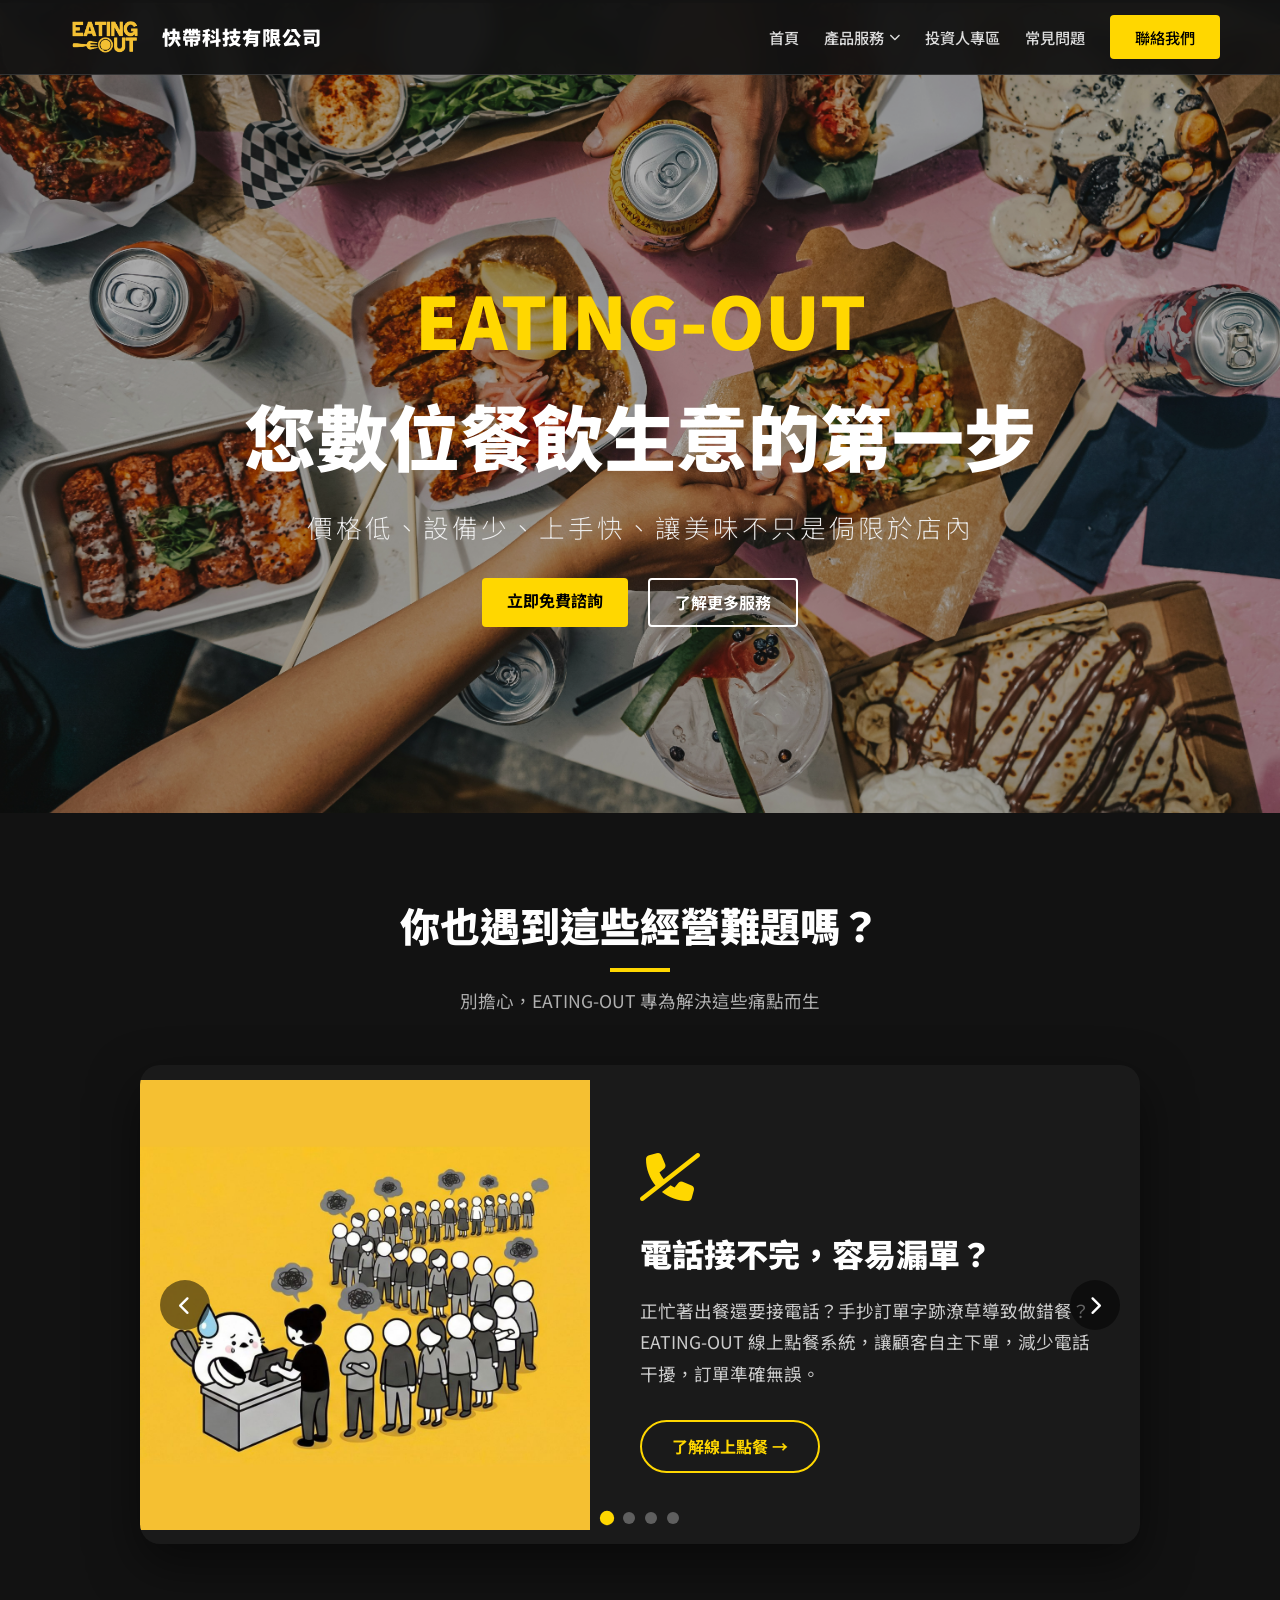
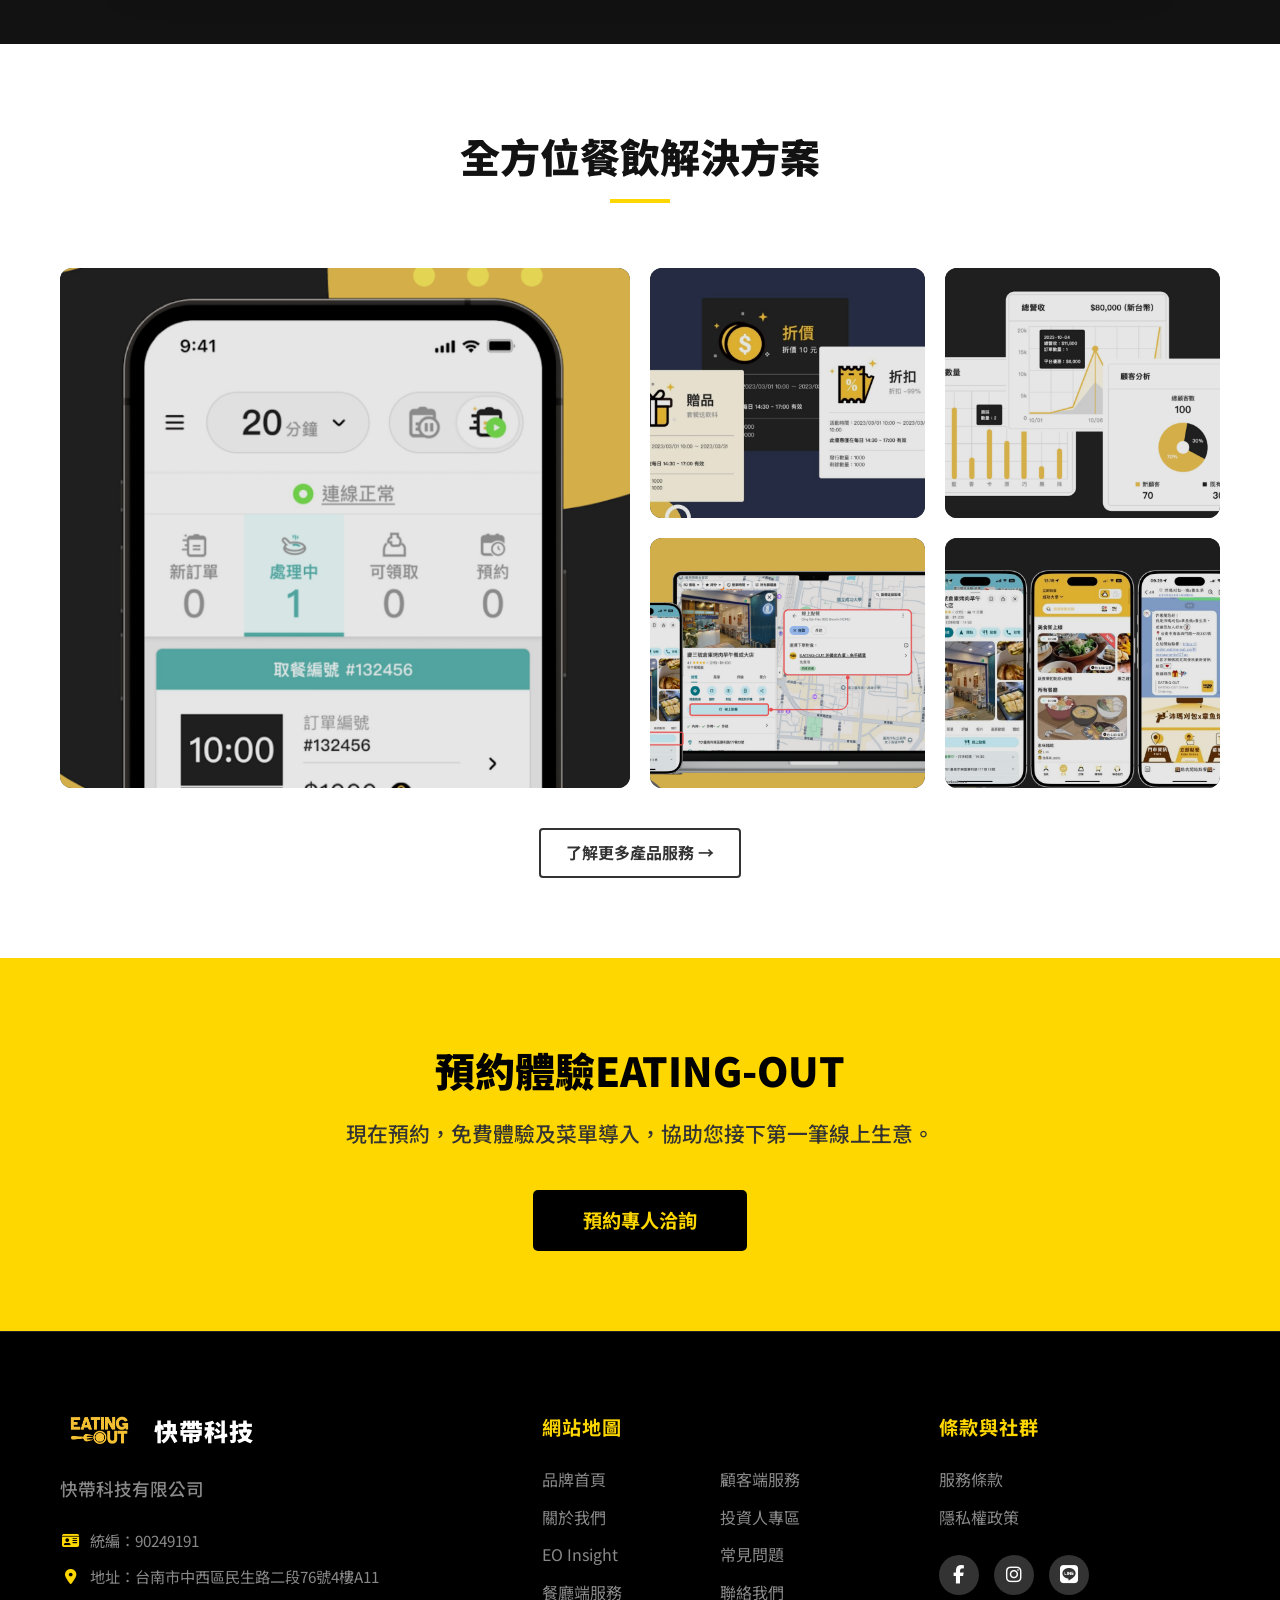
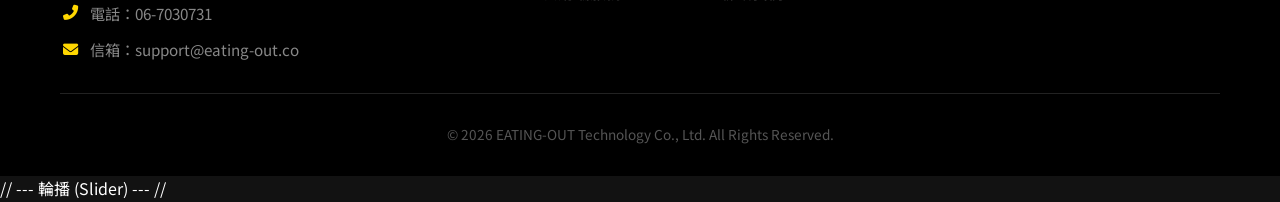
==== index.html @ a398efe2 "renew" ====
<!DOCTYPE html>
<html lang="zh-TW">
<head>
    <meta charset="UTF-8">
    <meta name="viewport" content="width=device-width, initial-scale=1.0">
    <title>快帶科技有限公司 | EATING-OUT</title>
    <link rel="icon" href="favicon.jpg" type="image/jpeg">
    <link rel="stylesheet" href="style.css">
    <link rel="stylesheet" href="https://cdnjs.cloudflare.com/ajax/libs/font-awesome/6.4.0/css/all.min.css">
    <link href="https://fonts.googleapis.com/css2?family=Noto+Sans+TC:wght@300;400;500;700;900&display=swap" rel="stylesheet">
</head>

<style>

/* 1. 首頁 Hero */
.home-hero {
    position: relative;
    background: url('hero-bg.jpg') no-repeat center center/cover;
    height: 90vh; 
    min-height: 600px;
    display: flex;
    align-items: center;
    justify-content: center;
    text-align: center;
    margin-top: -72px; 
    padding-top: 72px;
}

.home-hero .hero-title { font-size: 4.5rem; font-weight: 900; color: #fff; margin-bottom: 15px; line-light:0.8; }
.home-hero .hero-title .highlight { line-height: 1.2; color: var(--primary-yellow)}
.home-hero .hero-desc { font-size: 1.6rem; color: #eee; max-width: 800px; margin: 0 auto 30px; font-weight: 250; letter-spacing: 3px;}
.hero-overlay { position: absolute; top: 0; left: 0; width: 100%; height: 100%; background: rgba(0,0,0,0.3); z-index: 1; }
.hero-content { position: relative; z-index: 2; }
.hero-btns { display: flex; gap: 20px; justify-content: center; }


/* 2. 引導式提問  (單一輪播) */

.problems-section { background-color: var(--bg-black);color: #fff; padding-bottom: 100px;}

/* 輪播外框 */
.problem-slider {
    position: relative;
    max-width: 1000px;
    margin: 0 auto;
    overflow: hidden; /* 隱藏超出的部分 */
    border-radius: 20px;
    box-shadow: 0 20px 50px rgba(0,0,0,0.5);
    background: #1a1a1a; /* 深灰底色 */
}

/* 軌道 (Flex 排列) */
.slider-track {
    display: flex;
    transition: transform 0.5s ease-in-out; /* 滑動動畫 */
    width: 400%; /* 4張投影片 = 400% 寬度 */
}

/* 單張投影片 */
.slide-item {
    width: 25%; /* 每張佔軌道的 1/4 (即 100%) */
    display: flex;
    align-items: center;
    padding: 0;
}

/* 左側圖片 */
.slide-img {
    flex: 1;
    height: 450px; /* 固定高度 */
    overflow: hidden;
}

.slide-img img {
    width: 100%;
    height: 100%;
    object-fit: cover;
    transition: transform 0.5s;
}

.slide-item:hover .slide-img img {
    transform: scale(1.05); /* Hover 放大特效 */
}

/* 右側文字 */
.slide-content {
    flex: 1;
    padding: 50px;
    text-align: left;
    display: flex;
    flex-direction: column;
    justify-content: center;
}

.slide-icon {
    font-size: 3rem;
    color: var(--primary-yellow);
    margin-bottom: 20px;
}

.slide-content h3 {
    font-size: 2rem;
    font-weight: 900;
    margin-bottom: 20px;
    color: #fff;
    line-height: 1.3;
}

.slide-content p {
    font-size: 1.1rem;
    color: #ccc;
    line-height: 1.8;
    margin-bottom: 30px;
}

.btn-slide {
    display: inline-block;
    padding: 12px 30px;
    background: transparent;
    color: var(--primary-yellow);
    border: 2px solid var(--primary-yellow);
    border-radius: 50px;
    text-decoration: none;
    font-weight: 700;
    transition: 0.3s;
    width: fit-content;
}

.btn-slide:hover {
    background: var(--primary-yellow);
    color: #000;
}

/* --- 控制按鈕 (左右箭頭) --- */
.slider-btn {
    position: absolute;
    top: 50%;
    transform: translateY(-50%);
    background: rgba(0,0,0,0.5);
    color: #fff;
    border: none;
    width: 50px; height: 50px;
    border-radius: 50%;
    font-size: 1.2rem;
    cursor: pointer;
    transition: 0.3s;
    z-index: 10;
}
.slider-btn:hover { background: var(--primary-yellow); color: #000; }
.prev-btn { left: 20px; }
.next-btn { right: 20px; }

/* --- 指示點 (Dots) --- */
.slider-dots {
    position: absolute;
    bottom: 20px;
    left: 50%;
    transform: translateX(-50%);
    display: flex;
    gap: 10px;
}

.dot {
    width: 12px; height: 12px;
    background: rgba(255,255,255,0.3);
    border-radius: 50%;
    cursor: pointer;
    transition: 0.3s;
}

.dot.active {
    background: var(--primary-yellow);
    transform: scale(1.2);
}


/* 3. 特色相冊 (Masonry / Grid) */
.gallery-section {
    background-color: #fff; /* 白底區塊，增加對比 */
}

.gallery-section .section-header h2 {
    color: #121212; /* 改回黑字 */
}

.gallery-grid {
    display: grid;
    /* 定義 Grid 佈局：4欄 */
    grid-template-columns: repeat(4, 1fr);
    grid-auto-rows: 250px; /* 每列高度 */
    gap: 20px;
}

.gallery-item {
    position: relative;
    border-radius: 12px;
    overflow: hidden;
    cursor: pointer;
    background: #000;
}

.gallery-img {
    width: 100%;
    height: 100%;
    object-fit: cover;
    transition: transform 0.5s ease;
    opacity: 0.9; /* 預設稍微暗一點 */
}

/* 特殊卡片尺寸設定 */
.item-large {
    grid-column: span 2; /* 佔2欄寬 */
    grid-row: span 2;    /* 佔2列高 */
}


/* 懸停遮罩特效 */
.gallery-overlay {
    position: absolute;
    bottom: 0;
    left: 0;
    width: 100%;
    padding: 20px;
    background: linear-gradient(to top, rgba(0,0,0,0.9), transparent);
    color: #fff;
    transform: translateY(20px);
    opacity: 0;
    transition: 0.4s ease;
}

.gallery-overlay h3 { font-size: 1.4rem; margin-bottom: 5px; color: var(--primary-yellow); }
.gallery-overlay p { font-size: 0.9rem; color: #ddd; margin-bottom: 15px; }

/* Hover 互動 */
.gallery-item:hover .gallery-img {
    transform: scale(1.1);
    opacity: 0.4; /* 圖片變暗，凸顯文字 */
}

.gallery-item:hover .gallery-overlay {
    transform: translateY(0);
    opacity: 1;
}

/* 4. 優惠及聯絡 CTA */
.join-cta-rest {
    background-color: var(--primary-yellow); padding: 80px 20px; text-align: center;
}
.join-cta-rest h2 { font-size: 2.5rem; color: #000; font-weight: 900; margin-bottom: 15px; }
.join-cta-rest p { font-size: 1.3rem; color: #333; margin-bottom: 40px; font-weight: 500; }
.btn-black-cta {
    background: #000; color: var(--primary-yellow); padding: 15px 50px; 
    font-size: 1.2rem; font-weight: 700; border-radius: 5px; text-decoration: none;
    transition: 0.3s; display: inline-block;
}
.btn-black-cta:hover { background: #333; color: #fff; transform: translateY(-3px); }




/* RWD 適配 */
@media (max-width: 900px) {
    .home-hero .hero-title { font-size: 2.8rem; line-height: 1.3;}
    .home-hero .hero-desc { font-size: 1.3rem; letter-spacing: 1px; line-height: 1.6; padding: 0 10px;}
    
    .gallery-grid {
        grid-template-columns: 1fr; /* 手機版改單欄 */
        grid-auto-rows: 250px;
    }
    .item-large, .item-wide { grid-column: span 1; grid-row: span 1; } /* 取消跨欄 */
    .cta-flex { flex-direction: column; text-align: center; gap: 30px; padding: 40px 20px; }
    
    .slide-item { flex-direction: column; }
    .slide-img { width: 100%; height: 250px; }
    .slide-content { padding: 30px 20px; text-align: center; align-items: center; }
    .slide-content h3 { font-size: 1.6rem; }
    .slider-btn { display: none; /* 手機版隱藏箭頭，用滑動或點點 */ }




}
</style>

<body>

   <!-- 導航欄 (Header) -->
    <header>
        <div class="container nav-wrapper">
            <!-- Logo 區 -->
            <a href="index.html" class="brand-logo">
                <img src="logo.png" alt="EATING-OUT Logo">
                <span class="brand-text">快帶科技有限公司</span>
            </a>

            <!-- 手機版漢堡按鈕 -->
            <div class="mobile-toggle" id="mobile-menu-btn"><i class="fas fa-bars"></i></div>

            <!-- 選單連結 -->
            <ul class="nav-menu" id="nav-menu">
                
                <!-- 1. 首頁 -->
               <li><a href="index.html">首頁</a></li>

                <!-- 1-2 首頁第二期選單
                <li class="dropdown">
                    <a href="index.html" class="active">首頁 <i class="fas fa-chevron-down toggle-icon"></i></a>
                    <ul class="dropdown-menu">
                       <li><a href="#about-section">關於我們</a></li>
                    </ul> 
                </li>  -->

                 <!-- 2. 產品服務  -->
               <li class="dropdown">
               <a href="#">產品服務 <i class="fas fa-chevron-down toggle-icon"></i></a>
    
                   <!-- 第一層下拉選單 -->
                   <ul class="dropdown-menu">
        
                       <!-- 項目 1: 線上點餐 -->
                       <li class="dropdown-submenu">
                           <a href="#" class="submenu-toggle">EATING-OUT 線上點餐 <i class="fas fa-chevron-right arrow-right"></i></a>
            
                       <!-- 第二層下拉選單 -->
                         <ul class="submenu">
                             <li><a href="restaurant.html">餐廳端介紹</a></li>
                             <li><a href="customer.html">顧客端介紹</a></li>
                         </ul>
                       </li>

                       <!-- 項目 2: Insights -->
                       <li><a href="insights.html">Insights 洞察商家檔案數據</a></li>

                   </ul>
                </li>

                <!-- 3. 投資人 -->
                <li><a href="investor.html">投資人專區</a></li>

                <!-- 4. 常見問題 -->
                <li><a href="faq.html">常見問題</a></li>

                <!-- 5. 聯絡我們 (按鈕) -->
                <li><a href="contact.html" class="btn btn-primary nav-btn">聯絡我們</a></li>
            </ul>
        </div>
    </header>

  <!-- 1. 首頁 Hero -->
<section class="home-hero">
    <div class="hero-overlay"></div>
    <div class="container hero-content">
        <h1 class="hero-title"><span class="highlight">EATING-OUT</span><br>您數位餐飲生意的第一步</h1>
        <p class="hero-desc">價格低、設備少、上手快、讓美味不只是侷限於店內</p>
        <div class="hero-btns">
            <a href="contact.html" class="btn btn-primary">立即免費諮詢</a>
            <a href="#features-gallery" class="btn btn-outline-white">了解更多服務</a>
        </div>
    </div>
</section>

<!-- 2. 引導式提問 (輪播版) -->
<section class="section-padding problems-section">
    <div class="container">
        
        <!-- 標題區 -->
        <div class="section-header">
            <h2>你也遇到這些經營難題嗎？</h2>
            <p>別擔心，EATING-OUT 專為解決這些痛點而生</p>
        </div>
        
        <!-- 輪播容器 -->
        <div class="problem-slider">
            
            <!-- 輪播軌道 -->
            <div class="slider-track" id="sliderTrack">
                
                <!-- Slide 1: 接單混亂 -->
                <div class="slide-item">
                    <div class="slide-img">
                        <img src="pain1.jpg" alt="電話接不完" onerror="this.src='https://via.placeholder.com/600x400/333/FFD700?text=Busy+Phone'">
                    </div>
                    <div class="slide-content">
                        <div class="slide-icon"><i class="fas fa-phone-slash"></i></div>
                        <h3>電話接不完，容易漏單？</h3>
                        <p>正忙著出餐還要接電話？手抄訂單字跡潦草導致做錯餐？<br>EATING-OUT 線上點餐系統，讓顧客自主下單，減少電話干擾，訂單準確無誤。</p>
                        <a href="restaurant.html" class="btn-slide">了解線上點餐 &rarr;</a>
                    </div>
                </div>

                <!-- Slide 2: 排隊久候 -->
                <div class="slide-item">
                    <div class="slide-img">
                        <img src="pain2.jpg" alt="排隊久候" onerror="this.src='https://via.placeholder.com/600x400/333/FFD700?text=Long+Queue'">
                    </div>
                    <div class="slide-content">
                        <div class="slide-icon"><i class="fas fa-user-clock"></i></div>
                        <h3>現場排隊久候，客訴頻傳？</h3>
                        <p>尖峰時段人潮擁擠，顧客等到不耐煩？<br>支援預約外帶與內用掃碼，有效分流點餐人潮，縮短等待時間，提升顧客滿意度。</p>
                        <a href="customer.html" class="btn-slide">查看更多好處 &rarr;</a>
                    </div>
                </div>

                <!-- Slide 3: 評論管理 -->
                <div class="slide-item">
                    <div class="slide-img">
                        <img src="pain3.jpg" alt="評論管理" onerror="this.src='https://via.placeholder.com/600x400/333/FFD700?text=Review+Manage'">
                    </div>
                    <div class="slide-content">
                        <div class="slide-icon"><i class="fas fa-star-half-alt"></i></div>
                        <h3>Google 評論沒空管，形象受損？</h3>
                        <p>負評長期滯留無人回應，影響新客上門意願？<br>EO Insights 幫您整合全台分店評論，AI 智慧回覆助手，24小時守護您的數位門面。</p>
                        <a href="insights.html" class="btn-slide">探索 EO Insights &rarr;</a>
                    </div>
                </div>

                <!-- Slide 4: 平台抽成 -->
                <div class="slide-item">
                    <div class="slide-img">
                        <img src="pain4.jpg" alt="平台抽成" onerror="this.src='https://via.placeholder.com/600x400/333/FFD700?text=High+Fee'">
                    </div>
                    <div class="slide-content">
                        <div class="slide-icon"><i class="fas fa-hand-holding-usd"></i></div>
                        <h3>平台抽成高，利潤被吃掉？</h3>
                        <p>辛辛苦苦做生意，利潤卻被外送平台抽走一大半？<br>我們堅持免抽成模式，僅收合理的月費，讓每一筆訂單的利潤都實實在在回到您手中。</p>
                        <a href="contact.html" class="btn-slide">免費諮詢方案 &rarr;</a>
                    </div>
                </div>

            </div>

            <!-- 控制按鈕 -->
            <button class="slider-btn prev-btn" onclick="moveSlide(-1)"><i class="fas fa-chevron-left"></i></button>
            <button class="slider-btn next-btn" onclick="moveSlide(1)"><i class="fas fa-chevron-right"></i></button>

            <!-- 指示點 -->
            <div class="slider-dots" id="sliderDots">
                <span class="dot active" onclick="goToSlide(0)"></span>
                <span class="dot" onclick="goToSlide(1)"></span>
                <span class="dot" onclick="goToSlide(2)"></span>
                <span class="dot" onclick="goToSlide(3)"></span>
            </div>

        </div>
    </div>
</section>

<!-- 3. 特色相冊 (圖框式排版) -->
<section class="section-padding gallery-section" id="features-gallery">
    <div class="container">
        <div class="section-header">
            <h2>全方位餐飲解決方案</h2>
            
        </div>

        <div class="gallery-grid">
            <!-- 特色 1 (大圖) -->
            <div class="gallery-item item-large">
                <img src="adv1.jpg" alt="智慧接單" class="gallery-img">
                <div class="gallery-overlay">
                    <h3>智慧接單管理</h3>
                    <p>手機即是接單機，隨時隨地掌握營收狀況。</p>
                    <a href="restaurant.html" class="btn btn-sm btn-primary">查看詳情</a>
                </div>
            </div>

            <!-- 特色 2 -->
            <div class="gallery-item">
                <img src="adv6.jpg" alt="會員經營" class="gallery-img">
                <div class="gallery-overlay">
                    <h3>客製化優惠設定</h3>
                    <p>獨家離峰時段優惠，商機多更多。</p>
                    <a href="restaurant.html" class="btn btn-sm btn-primary">查看詳情</a>
                </div>
            </div>

            <!-- 特色 3 -->
            <div class="gallery-item">
                <img src="adv4.jpg" alt="數據洞察" class="gallery-img">
                <div class="gallery-overlay">
                    <h3>營運數據洞察</h3>
                    <p>視覺化報表，一眼看懂熱銷排行。</p>
                    <a href="insights.html" class="btn btn-sm btn-primary">查看詳情</a>
                </div>
            </div>

            <!-- 特色 4 -->
            <div class="gallery-item">
                <img src="channel4.png" alt="Google整合" class="gallery-img">
                <div class="gallery-overlay">
                    <h3>Google 商家整合</h3>
                    <p>地圖直接點餐，搜尋流量變現。</p>
                    <a href="insights.html" class="btn btn-sm btn-primary">查看詳情</a>
                </div>
            </div>

            <!-- 特色 5 -->
            <div class="gallery-item">
                <img src="adv5.jpg" alt="顧客體驗" class="gallery-img">
                <div class="gallery-overlay">
                    <h3>流暢點餐體驗</h3>
                    <p>免下載 App 也能點，LINE / Web / App 全通路支援。</p>
                    <a href="customer.html" class="btn btn-sm btn-primary">查看詳情</a>
                </div>
            </div>
        </div>
        
        <div style="text-align: center; margin-top: 40px;">
             <a href="restaurant.html" class="btn btn-outline-white" style="border-color:#333; color:#333;">了解更多產品服務 &rarr;</a>
        </div>
    </div>
</section>


<!-- 4. 優惠與聯絡 CTA -->
<section class="join-cta-rest">
    <div class="container">
        <h2>預約體驗EATING-OUT</h2>
        <p>現在預約，免費體驗及菜單導入，協助您接下第一筆線上生意。</p>
        <a href="contact.html" class="btn btn-black-cta">預約專人洽詢</a>
    </div>
</section>




    

  <!-- Footer -->
<footer>
    <div class="container">
        <div class="footer-layout">
            
            <!-- 1. 公司資訊 -->
 <div class="footer-info">
                <div class="footer-logo">
                    <img src="logo.png" alt="EATING-OUT">
                    <span>快帶科技</span>
                </div>
                <h4 class="company-name">快帶科技有限公司</h4>
                <ul class="info-list">
                    <li><i class="fas fa-id-card"></i> 統編：90249191</li>
                    <li><i class="fas fa-map-marker-alt"></i> 地址：台南市中西區民生路二段76號4樓A11</li>
                    <li><i class="fas fa-phone-alt"></i> 電話：06-7030731</li>
                    <li><i class="fas fa-envelope"></i> 信箱：support@eating-out.co</li>
                </ul>
            </div>

            <!-- 2. 網站地圖 (使用 Grid 雙欄) -->
            <div class="footer-sitemap">
                <h3>網站地圖</h3>
                <div class="sitemap-grid">
                    <!-- 左欄 -->
                    <ul class="col-left">
                        <li><a href="index.html">品牌首頁</a></li>
                        <li><a href="index.html#about-section">關於我們</a></li>
                        <li><a href="insights.html">EO Insight</a></li>
                        <li><a href="restaurant.html">餐廳端服務</a></li>
                    </ul>
                    <!-- 右欄 -->
                    <ul class="col-right">
                        <li><a href="customer.html">顧客端服務</a></li>
                        <li><a href="investor.html">投資人專區</a></li>
                        <li><a href="faq.html">常見問題</a></li>
                        <li><a href="contact.html">聯絡我們</a></li>
                    </ul>
                </div>
            </div>

            <!-- 3. 條款與社群 -->
           <div class="footer-social">
                <h3>條款與社群</h3>
                <ul>
                    <li><a href="https://www.privacypolicies.com/live/3c39b265-99a9-4bb6-9d44-1a0d38e95668" target="_blank">服務條款</a></li>
                    <li><a href="https://www.privacypolicies.com/live/0a9ea377-a2b5-4dcc-b830-562689baf47e" target="_blank">隱私權政策</a></li>
                </ul>
                <div class="social-icons-group">
                    <a href="https://www.facebook.com/eatingoutTW" target="_blank" class="social-btn"><i class="fab fa-facebook-f"></i></a>
                    <a href="https://www.instagram.com/eatingouttw/" target="_blank" class="social-btn"><i class="fab fa-instagram"></i></a>
                    <a href="https://line.me/R/ti/p/@518vmbpw?oat_content=url" target="_blank" class="social-btn"><i class="fab fa-line"></i></a>
                </div>
            </div>

        </div>
        
        <div class="copyright">
            &copy; 2026 EATING-OUT Technology Co., Ltd. All Rights Reserved.
        </div>
    </div>
</footer>



    <!-- JS 腳本 -->
    <script src="script.js"></script>


// --- 輪播 (Slider) --- //

<script>
document.addEventListener("DOMContentLoaded", function() {
    const track = document.getElementById('sliderTrack');
    const dots = document.querySelectorAll('.dot');
    
    if (track) {
        let currentIndex = 0;
        const totalSlides = 4; // 總張數
        let autoPlayInterval;

        // 更新輪播位置
        function updateSlider() {
            track.style.transform = `translateX(-${currentIndex * 25}%)`; // 每次移動 25% (因 width: 400%)
            
            // 更新點點
            dots.forEach((dot, index) => {
                if (index === currentIndex) dot.classList.add('active');
                else dot.classList.remove('active');
            });
        }

        // 切換上一張/下一張
        window.moveSlide = function(direction) {
            currentIndex += direction;
            if (currentIndex < 0) currentIndex = totalSlides - 1;
            if (currentIndex >= totalSlides) currentIndex = 0;
            updateSlider();
            resetAutoPlay();
        };

        // 點擊點點切換
        window.goToSlide = function(index) {
            currentIndex = index;
            updateSlider();
            resetAutoPlay();
        };

        // 自動播放
        function startAutoPlay() {
            autoPlayInterval = setInterval(() => {
                moveSlide(1);
            }, 8000); // 5秒切換一次
        }

        // 重置計時器 (手動操作後重新計時)
        function resetAutoPlay() {
            clearInterval(autoPlayInterval);
            startAutoPlay();
        }

        // 啟動
        startAutoPlay();
    }
});
</script>

</body>
</html>
---- style.css ----
/* style.css - EATING-OUT 官方網站全站樣式 */

:root {
    --primary-yellow: #FFD700;
    --hover-yellow: #E6C200;
    --bg-black: #121212;
    --bg-dark-gray: #1C1C1C;
    --bg-dark: #121212;
    --bg-card: #252525;
    --text-white: #FFFFFF;
    --text-gray: #B0B0B0;
    --border-color: #333;
}

/* --- 全局設定 --- */
* { margin: 0; padding: 0; box-sizing: border-box; font-family: 'Noto Sans TC', sans-serif; }
body { background-color: var(--bg-black); color: var(--text-white); line-height: 1.6; overflow-x: hidden; }
a { text-decoration: none; color: inherit; transition: 0.3s; }
ul { list-style: none; }
img { max-width: 100%; display: block; }

.container { max-width: 1200px; margin: 0 auto; padding: 0 20px; position: relative; }
.section-padding { padding: 80px 0; }

/* 標題與按鈕 */
.section-header { text-align: center; margin-bottom: 50px; }
.section-header h2 { font-size: 2.5rem; margin-bottom: 15px; color: var(--text-white); font-weight: 900; display: inline-block; position: relative; padding-bottom: 15px; }
.section-header h2::after { content: ''; position: absolute; bottom: 0; left: 50%; transform: translateX(-50%); width: 60px; height: 4px; background: var(--primary-yellow); }
.section-header p { color: var(--text-gray); max-width: 700px; margin: 0 auto; font-size: 1.1rem; }

.btn { display: inline-block; padding: 10px 25px; border-radius: 4px; font-weight: 700; cursor: pointer; border: none; font-size: 1rem; text-align: center; }
.btn-primary { background: var(--primary-yellow); color: #000; }
.btn-primary:hover { background: var(--hover-yellow); transform: translateY(-2px); box-shadow: 0 5px 15px rgba(255, 215, 0, 0.3); }
.btn-outline-white { border: 2px solid #fff; color: #fff; background: transparent; }
.btn-outline-white:hover { background: #fff; color: #000; }

/* --- 導航欄 (Navbar) --- */
header { background-color: rgba(18, 18, 18, 0.95); border-bottom: 1px solid var(--border-color); position: sticky; top: 0; z-index: 1000; padding: 15px 0; backdrop-filter: blur(10px); }
.nav-wrapper { display: flex; justify-content: space-between; align-items: center; }
.brand-logo { display: flex; align-items: center; gap: 12px; font-size: 1.2rem; font-weight: 900; color: #fff; letter-spacing: 1px; }
.brand-logo img { height: 40px; width: auto; }

.nav-menu { display: flex; gap: 25px; align-items: center; }
.nav-menu a { font-size: 0.95rem; font-weight: 500; color: #ddd; position: relative; display: flex; align-items: center; gap: 5px; }
.nav-menu a:hover, .nav-menu a.active { color: var(--primary-yellow); }
.nav-menu .nav-btn { color: #000 !important; }

/* --- 多層下拉選單 (Dropdown) --- */
.dropdown { position: relative; }
.dropdown-menu {
    display: none; position: absolute; top: 100%; left: 0;
    background-color: rgba(18, 18, 18, 0.98); backdrop-filter: blur(10px);
    min-width: 240px; border-radius: 8px; padding: 10px 0;
    box-shadow: 0 10px 30px rgba(0,0,0,0.5); border: 1px solid #333; z-index: 1001;
}

/* 滑鼠移入主選單時，顯示第一層 */
.dropdown:hover .dropdown-menu { display: block; animation: fadeInUp 0.3s ease; }
.dropdown-menu a { padding: 12px 20px; color: #ccc; white-space:nowrap; display:flex; justify-content: space-between; align-items: center; transition: 0.3s; }
.dropdown-menu a:hover { color: var(--primary-yellow); background: rgba(255,255,255,0.05); }
.toggle-icon, .arrow-right { font-size: 0.7rem; transition: 0.3s; }
.dropdown:hover .toggle-icon { transform: rotate(180deg); }

/* --- 第二層下拉 (Submenu) --- */
.dropdown-submenu { position: relative; }

/* 第二層選單樣式 */
.submenu {display: none; position: absolute; top: 0; left: 100%; margin-left: 5px; background-color: rgba(18, 18, 18, 0.98); backdrop-filter: blur(10px);min-width: 200px; border-radius: 8px; padding: 10px 0; box-shadow: 0 10px 30px rgba(0,0,0,0.5); border: 1px solid #333; }
.dropdown-submenu:hover > .submenu { display: block; animation: fadeInLeft 0.3s ease; }
@keyframes fadeInUp { from { opacity: 0; transform: translate(0, 10px); } to { opacity: 1; transform: translate(0, 0); } }
@keyframes fadeInLeft { from { opacity: 0; transform: translate(-10px, 0); } to { opacity: 1; transform: translate(0, 0); } }




/* --- 通用卡片樣式 (白底黑字) --- */
.feature-card, .cust-feat-card, .news-card, .service-item { 
    background: #FFFFFF; padding: 40px 30px; border-radius: 12px; text-align: center; 
    border: 2px solid transparent; box-shadow: 0 10px 30px rgba(0,0,0,0.3); 
    transition: all 0.3s ease; position: relative; overflow: hidden;
}
.feature-card:hover, .cust-feat-card:hover, .news-card:hover, .service-item:hover { 
    transform: translateY(-10px); box-shadow: 0 20px 40px rgba(255, 215, 0, 0.15); 
    border-bottom: 5px solid var(--primary-yellow); background: #ffffff;
}
.icon-box { font-size: 3rem; color: var(--primary-yellow); margin-bottom: 20px; }
.feature-card h3, .cust-feat-card h3, .service-content h3, .news-card h3 { margin-bottom: 15px; font-size: 1.4rem; color: #121212; font-weight: 800; }
.feature-card p, .cust-feat-card p, .service-content p, .news-card p { color: #555; font-size: 1rem; line-height: 1.6; }

/* --- 關於與歷程區塊 --- */
.about-section { background-color: var(--bg-black); }
.about-intro { margin-bottom: 40px; line-height: 1.8; font-size: 1.1rem; color: #ccc; }
.features-grid { display: grid; grid-template-columns: repeat(auto-fit, minmax(300px, 1fr)); gap: 30px; margin-top: 40px; }

/* ★★★ 品牌歷程 Timeline ★★★ */
.timeline-section { background-color: var(--bg-dark-gray); }
.timeline-scroll-box { max-height: 800px; overflow-y: auto; padding: 20px 10px; position: relative; scrollbar-width: thin; scrollbar-color: var(--primary-yellow) #333; }
.timeline-scroll-box::-webkit-scrollbar { width: 8px; }
.timeline-scroll-box::-webkit-scrollbar-track { background: #333; border-radius: 4px; }
.timeline-scroll-box::-webkit-scrollbar-thumb { background-color: var(--primary-yellow); border-radius: 4px; border: 2px solid #333; }
.timeline-scroll-box::-webkit-scrollbar-thumb:hover { background-color: #fff; }

.timeline { position: relative; max-width: 800px; margin: 0 auto; padding: 30px 0; }
.timeline::before { content: ''; position: absolute; top: 0; bottom: 0; left: 50%; width: 2px; background: #333; transform: translateX(-50%); }

.timeline-item { margin-bottom: 50px; position: relative; width: 50%; opacity: 0; transform: translateY(50px); transition: 0.6s ease-out; }
.timeline-item.show { opacity: 1; transform: translateY(0); }
.timeline-item:first-child { opacity: 1; transform: translateY(0); }

.timeline-item:nth-child(odd) { left: 0; padding-right: 45px; text-align: right; }
.timeline-item:nth-child(even) { left: 50%; padding-left: 45px; text-align: left; }

.timeline-item::after { content: ''; position: absolute; top: 20px; width: 16px; height: 16px; background: var(--primary-yellow); border-radius: 50%; border: 3px solid var(--bg-dark-gray); z-index: 2; }
.timeline-item:nth-child(odd)::after { right: -10px; }
.timeline-item:nth-child(even)::after { left: -10px; }

/* 年份浮水印 */
.timeline-year { font-size: 3rem; font-weight: 1000; color: rgba(255, 215, 0, 0.4); position: absolute; top: -40px; line-height: 1; z-index: 1; pointer-events: none; }
.timeline-item:nth-child(odd) .timeline-year { right: 30px; }
.timeline-item:nth-child(even) .timeline-year { left: 30px; }

/* 內容框 (維持深色) */
.timeline-content { position: relative; z-index: 2; background: var(--bg-black); padding: 25px; border-radius: 8px; border: 1px solid #333; transition: 0.3s; }
.timeline-content:hover { border-color: var(--primary-yellow); transform: translateY(-3px); box-shadow: 0 5px 15px rgba(0,0,0,0.3); }
.timeline-content h3 { color: var(--primary-yellow); margin-bottom: 10px; font-size: 1.2rem; }
.timeline-content p { color: #aaa; font-size: 0.9rem; }
.timeline-item:nth-child(odd) .timeline-content { text-align: right; }
.timeline-item:nth-child(even) .timeline-content { text-align: left; }

/* --- 最新公告 --- */
.news-section { background-color: var(--bg-black); }
.news-scroll-track { display: flex; gap: 30px; overflow-x: auto; padding: 20px 10px 40px; scroll-snap-type: x mandatory; }
.news-card { flex: 0 0 410px; scroll-snap-align: start; background: #2a2a2a; border-left: none; text-align: left; display: flex; flex-direction: column; justify-content: space-between; min-height: 280px; }
.news-card:hover { background: #2a2a2a; border-color: var(--primary-yellow); box-shadow: 0 10px 30px rgba(0,0,0,0.5); }
.news-date { color: var(--primary-yellow); font-weight: 700; margin-bottom: 15px; display: block; }
.news-card h3 { color: #fff; font-size: 1.3rem; margin-bottom: 15px; }
.news-card p { color: #aaa; }
.read-more { color: var(--primary-yellow); font-weight: 700; display: inline-flex; align-items: center; gap: 5px; }

/* --- 餐廳服務項目 --- */
.service-item { display: flex; flex-direction: column; align-items: center; text-align: center; height: 100%; padding: 30px 20px; border-bottom: none; }
.service-content ul li { color: #555; }

/* --- Footer --- */
footer { background-color: #000; padding: 80px 0 30px; border-top: 1px solid #222; margin-top: auto; }
.footer-layout { display: grid; grid-template-columns: 1.5fr 1.2fr 1fr; gap: 60px; margin-bottom: 20px; }

.footer-info { display: flex; flex-direction: column; gap: 15px; }
.footer-logo { display: flex; align-items: center; gap: 15px; margin-bottom: 10px; }
.footer-logo img { height: 35px; }
.footer-logo span { font-size: 1.5rem; font-weight: 900; color: #fff; letter-spacing: 1px; }
.company-name { font-size: 1.1rem; color: #888; font-weight: 500; margin-bottom: 10px; }
.info-list li { display: flex; align-items: center; gap: 10px; color: #888; margin-bottom: 12px; font-size: 0.95rem; }
.info-list i { color: var(--primary-yellow); width: 20px; text-align: center; }

.footer-sitemap h3, .footer-social h3 { color: var(--primary-yellow); font-size: 1.2rem; font-weight: 700; margin-bottom: 25px; letter-spacing: 1px; }

/* 網站地圖雙欄結構 (Grid) */
.sitemap-grid {
    display: grid;
    grid-template-columns: 1fr 1fr; /* 雙欄 */
    gap: 10px 20px;
}
.sitemap-grid ul { margin: 0; padding: 0; }
.footer-sitemap a, .footer-social a { 
    color: #888; 
    font-size: 1rem; 
    transition: 0.3s; 
    text-decoration: none; 
    display: block; 
    margin-bottom: 12px;
}
.footer-sitemap a:hover, .footer-social a:hover { color: #fff;}

/* --- Footer 社群圖示 --- */
.social-icons-group { display: flex; gap: 15px; margin-top: 25px; padding: 0;}

/* 圓形按鈕容器 */
.social-btn { 
    width: 40px !important; 
    height: 40px !important; 
    background: #333; 
    color: #fff !important; 
    border-radius: 50%; 
    
    /* ★★★ 關鍵置中語法 (加上 !important 覆蓋所有干擾) ★★★ */
    display: flex !important; 
    align-items: center !important;     /* 垂直置中 */
    justify-content: center !important; /* 水平置中 */
    
    /* 清除可能繼承的干擾樣式 */
    padding: 0 !important;
    margin: 0 !important;
    line-height: 1 !important;
    border: none !important;
    text-decoration: none !important;
    transition: all 0.3s ease; 
}

/* 按鈕 Hover 效果 */
.social-btn:hover { 
    background: var(--primary-yellow) !important; color: #000 !important; transform: translateY(-3px); }

/* 圖示本體微調 */
.social-btn i {
    font-size: 18px !important;     
    line-height: 1 !important;
    margin: 0 !important;
    padding: 0 !important;
    display: block !important;
    width: auto !important;
    height: auto !important;
    text-align: center !important;
    vertical-align: middle !important;
}

.copyright { text-align: center; border-top: 1px solid #222; padding-top: 30px; color: #555; font-size: 0.85rem; }

/* --- 手機版選單 RWD --- */

/* 漢堡按鈕  */
.mobile-toggle { display: none; font-size: 1.8rem; color: #fff; cursor: pointer; padding: 10px; position: absolute; right: 0; top: 50%; transform: translateY(-50%); z-index: 1100; }
.mobile-toggle i { transition: 0.4s; }
.mobile-toggle.active i { transform: rotate(90deg) scale(1.1); color: var(--primary-yellow); }

@media (max-width: 900px) {
    .nav-menu { 
        display: none; position: absolute; top: 100%; left: 0; width: 100%; 
        background: rgba(18, 18, 18, 0.98); backdrop-filter: blur(10px); 
        flex-direction: column; align-items: flex-start; padding: 20px 0; 
        border-bottom: 1px solid #333; z-index: 1000; height: auto; max-height: 80vh; overflow-y: auto;
    }
    .nav-menu.active { display: flex; }
    .nav-menu > li { width: 100%; border-bottom: 1px solid #333; }
    .nav-menu > li:last-child { border-bottom: none; }
    .nav-menu a { width: 100%; padding: 15px 25px; font-size: 1.1rem; display: flex; justify-content: space-between; }
    
    .mobile-toggle { display: block; }

    /* 下拉選單 */
    .dropdown-menu, .dropdown-submenu .submenu { 
        position: static; display: none; background: #121212; box-shadow: none; border: none; padding: 0; transform: none; min-width: auto; border-top: 1px solid #222;
    }
    .dropdown-menu.show-mobile, .submenu.show-mobile { display: block; animation: fadeIn 0.3s; }
    .dropdown-menu a { padding-left: 40px; color: #aaa; font-size: 1rem; }
    .dropdown-submenu .submenu a { padding-left: 60px; color: #888; }
    .toggle-icon.rotate { transform: rotate(180deg); }

    /* 內容區塊 */
    .footer-layout { grid-template-columns: 1fr; gap: 40px; }
    .hero-base h1 { font-size: 2.5rem; }
    .features-grid { grid-template-columns: 1fr; }
    
    /* Timeline RWD */
    .timeline::before { left: 20px; }
    .timeline-item { width: 100%; padding-left: 50px; text-align: left; }
    .timeline-item:nth-child(odd), .timeline-item:nth-child(even) { left: 0; text-align: left; padding-left: 50px; }
    .timeline-item:nth-child(odd) .timeline-content, .timeline-item:nth-child(even) .timeline-content { text-align: left; }
    .timeline-item::after { left: 12px !important; }
    .timeline-year { left: 50px !important; top: -25px; font-size: 2rem; }
}
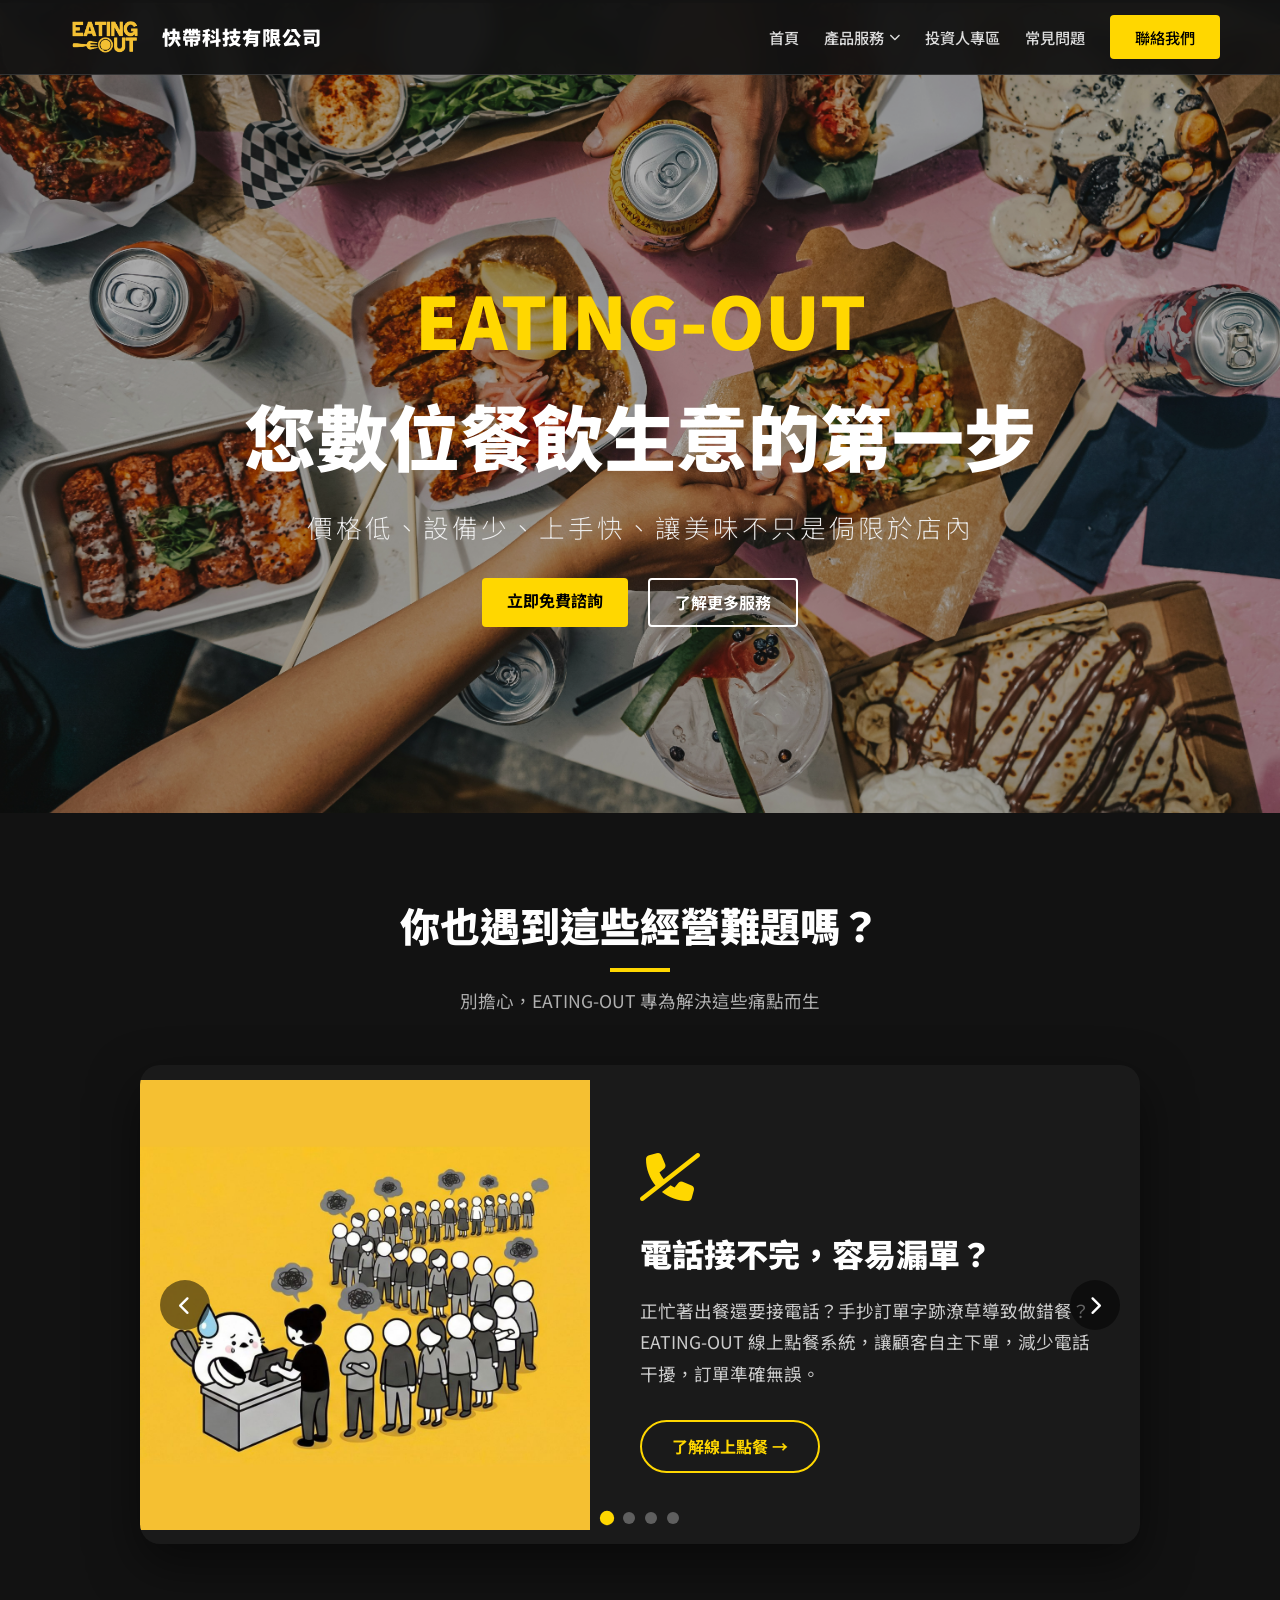
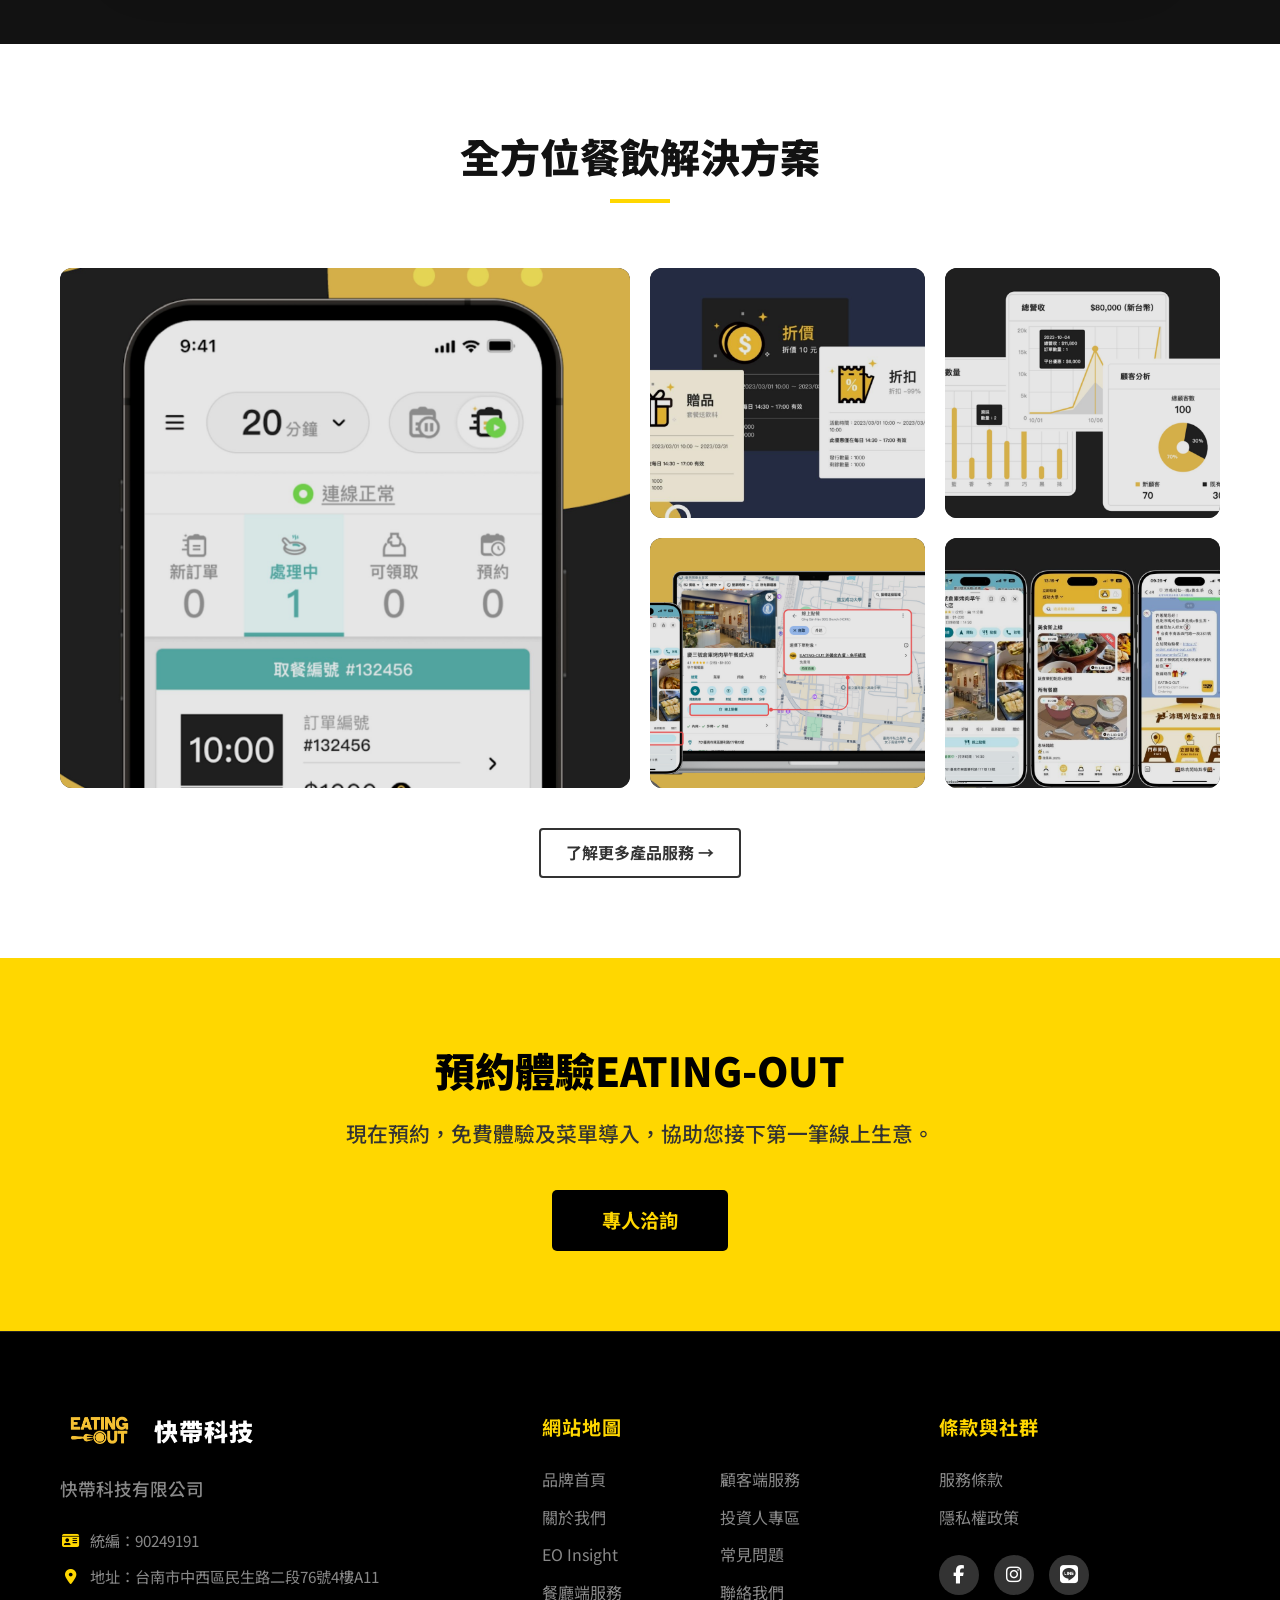
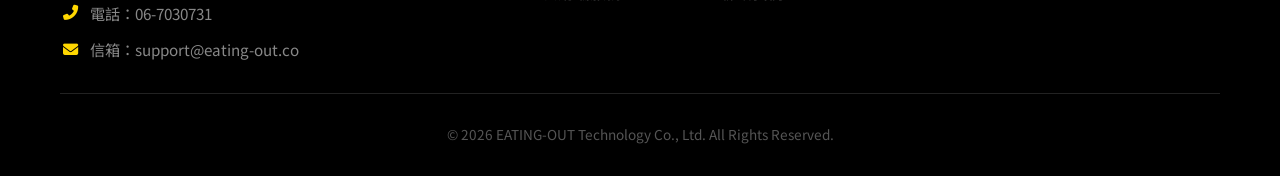
==== commit 2dfab5c6: "renew" ====
--- a/index.html
+++ b/index.html
@@ -517,7 +517,7 @@
     <div class="container">
         <h2>預約體驗EATING-OUT</h2>
         <p>現在預約，免費體驗及菜單導入，協助您接下第一筆線上生意。</p>
-        <a href="contact.html" class="btn btn-black-cta">預約專人洽詢</a>
+        <a href="https://line.me/ti/p/6Frqzc5YQA" class="btn btn-black-cta">專人洽詢</a>
     </div>
 </section>
 
@@ -595,7 +595,6 @@
     <script src="script.js"></script>
 
 
-// --- 輪播 (Slider) --- //
 
 <script>
 document.addEventListener("DOMContentLoaded", function() {
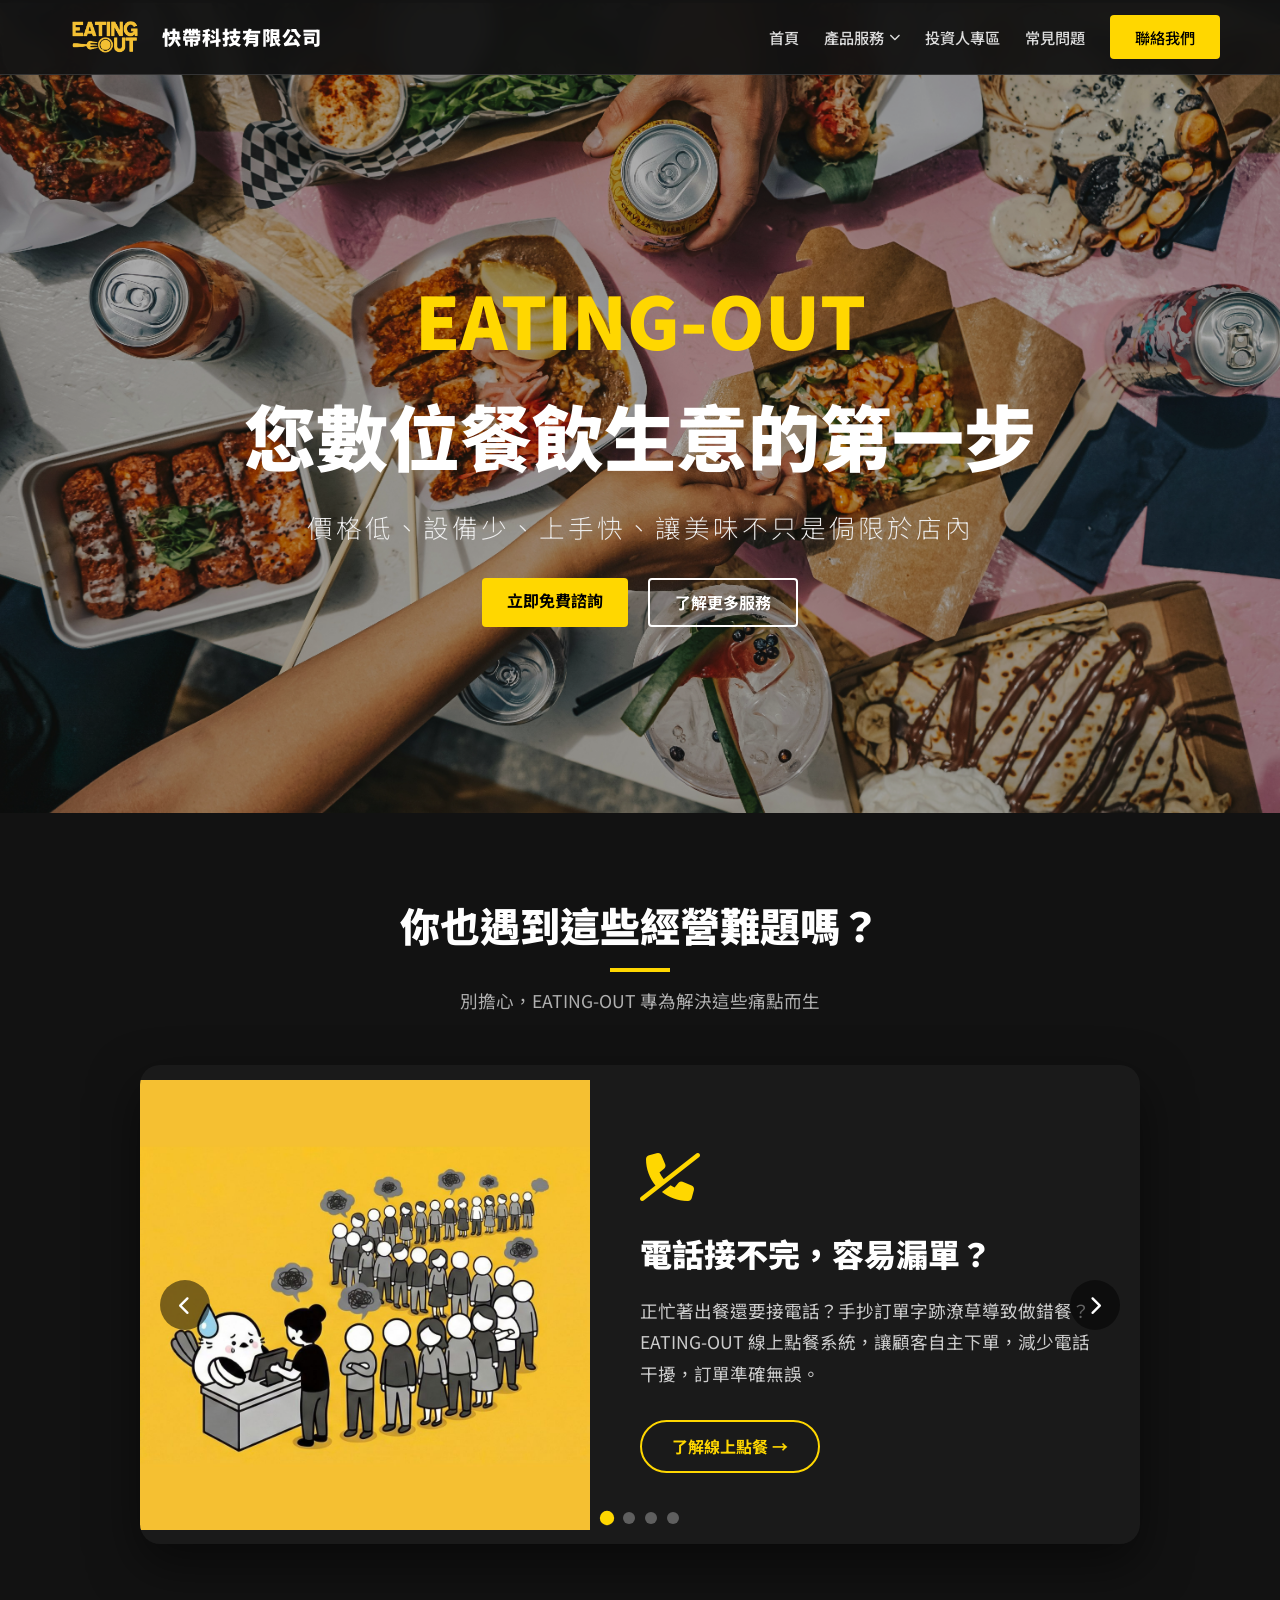
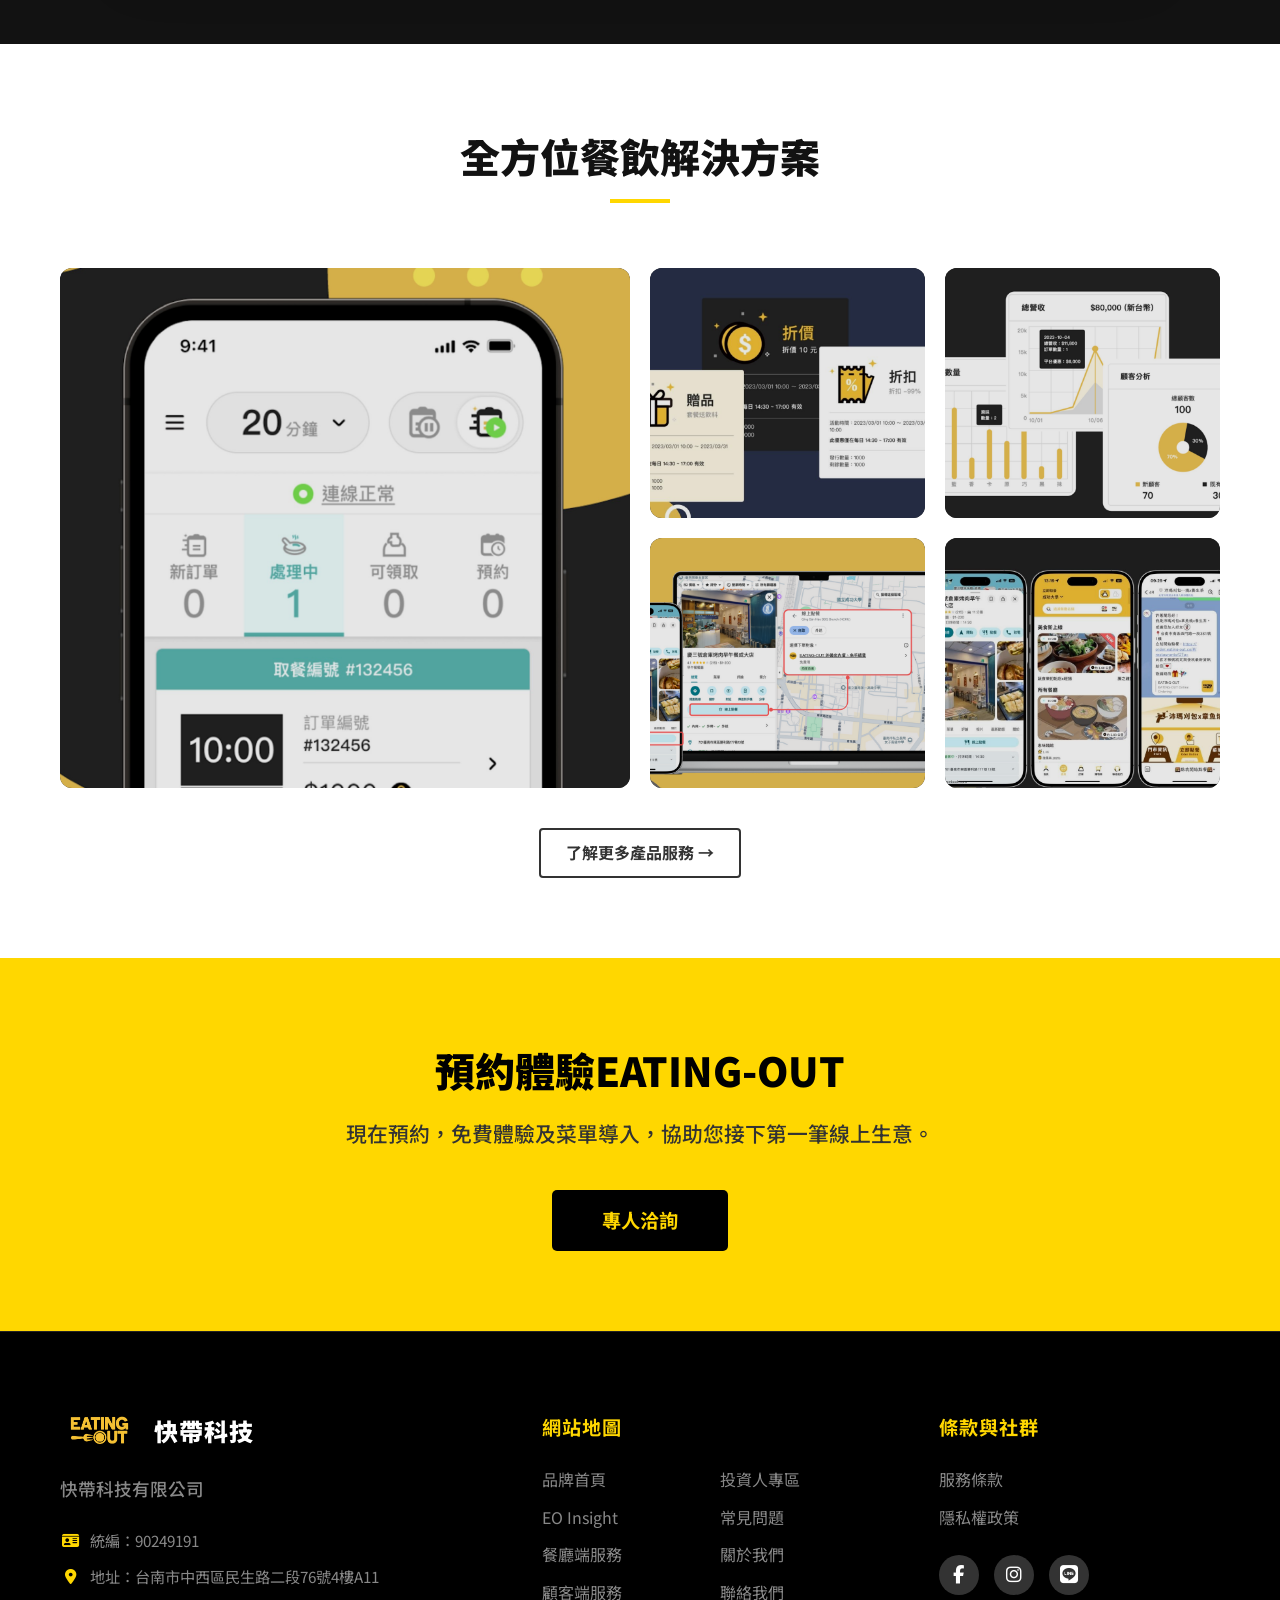
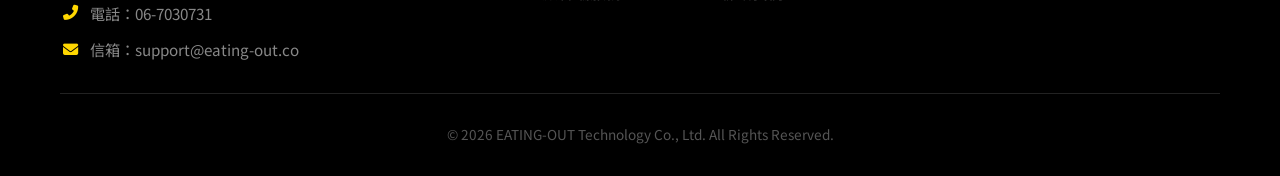
==== commit 1b63f045: "renew" ====
--- a/index.html
+++ b/index.html
@@ -8,6 +8,17 @@
     <link rel="stylesheet" href="style.css">
     <link rel="stylesheet" href="https://cdnjs.cloudflare.com/ajax/libs/font-awesome/6.4.0/css/all.min.css">
     <link href="https://fonts.googleapis.com/css2?family=Noto+Sans+TC:wght@300;400;500;700;900&display=swap" rel="stylesheet">
+
+
+    <!-- Google tag (gtag.js) -->
+    <script async src="https://www.googletagmanager.com/gtag/js?id=G-B6ZYLT0GXE"></script>
+    <script>
+      window.dataLayer = window.dataLayer || [];
+      function gtag(){dataLayer.push(arguments);}
+      gtag('js', new Date());
+
+      gtag('config', 'G-B6ZYLT0GXE');
+    </script>
 </head>
 
 <style>
@@ -480,7 +491,7 @@
                 <div class="gallery-overlay">
                     <h3>營運數據洞察</h3>
                     <p>視覺化報表，一眼看懂熱銷排行。</p>
-                    <a href="insights.html" class="btn btn-sm btn-primary">查看詳情</a>
+                    <a href="restaurant.html" class="btn btn-sm btn-primary">查看詳情</a>
                 </div>
             </div>
 
@@ -490,7 +501,7 @@
                 <div class="gallery-overlay">
                     <h3>Google 商家整合</h3>
                     <p>地圖直接點餐，搜尋流量變現。</p>
-                    <a href="insights.html" class="btn btn-sm btn-primary">查看詳情</a>
+                    <a href="restaurant.html" class="btn btn-sm btn-primary">查看詳情</a>
                 </div>
             </div>
 
@@ -500,7 +511,7 @@
                 <div class="gallery-overlay">
                     <h3>流暢點餐體驗</h3>
                     <p>免下載 App 也能點，LINE / Web / App 全通路支援。</p>
-                    <a href="customer.html" class="btn btn-sm btn-primary">查看詳情</a>
+                    <a href="restaurant.html" class="btn btn-sm btn-primary">查看詳情</a>
                 </div>
             </div>
         </div>
@@ -553,15 +564,16 @@
                     <!-- 左欄 -->
                     <ul class="col-left">
                         <li><a href="index.html">品牌首頁</a></li>
-                        <li><a href="index.html#about-section">關於我們</a></li>
                         <li><a href="insights.html">EO Insight</a></li>
                         <li><a href="restaurant.html">餐廳端服務</a></li>
+                        <li><a href="customer.html">顧客端服務</a></li>
                     </ul>
                     <!-- 右欄 -->
                     <ul class="col-right">
-                        <li><a href="customer.html">顧客端服務</a></li>
+                       
                         <li><a href="investor.html">投資人專區</a></li>
                         <li><a href="faq.html">常見問題</a></li>
+                        <li><a href="">關於我們</a></li>
                         <li><a href="contact.html">聯絡我們</a></li>
                     </ul>
                 </div>
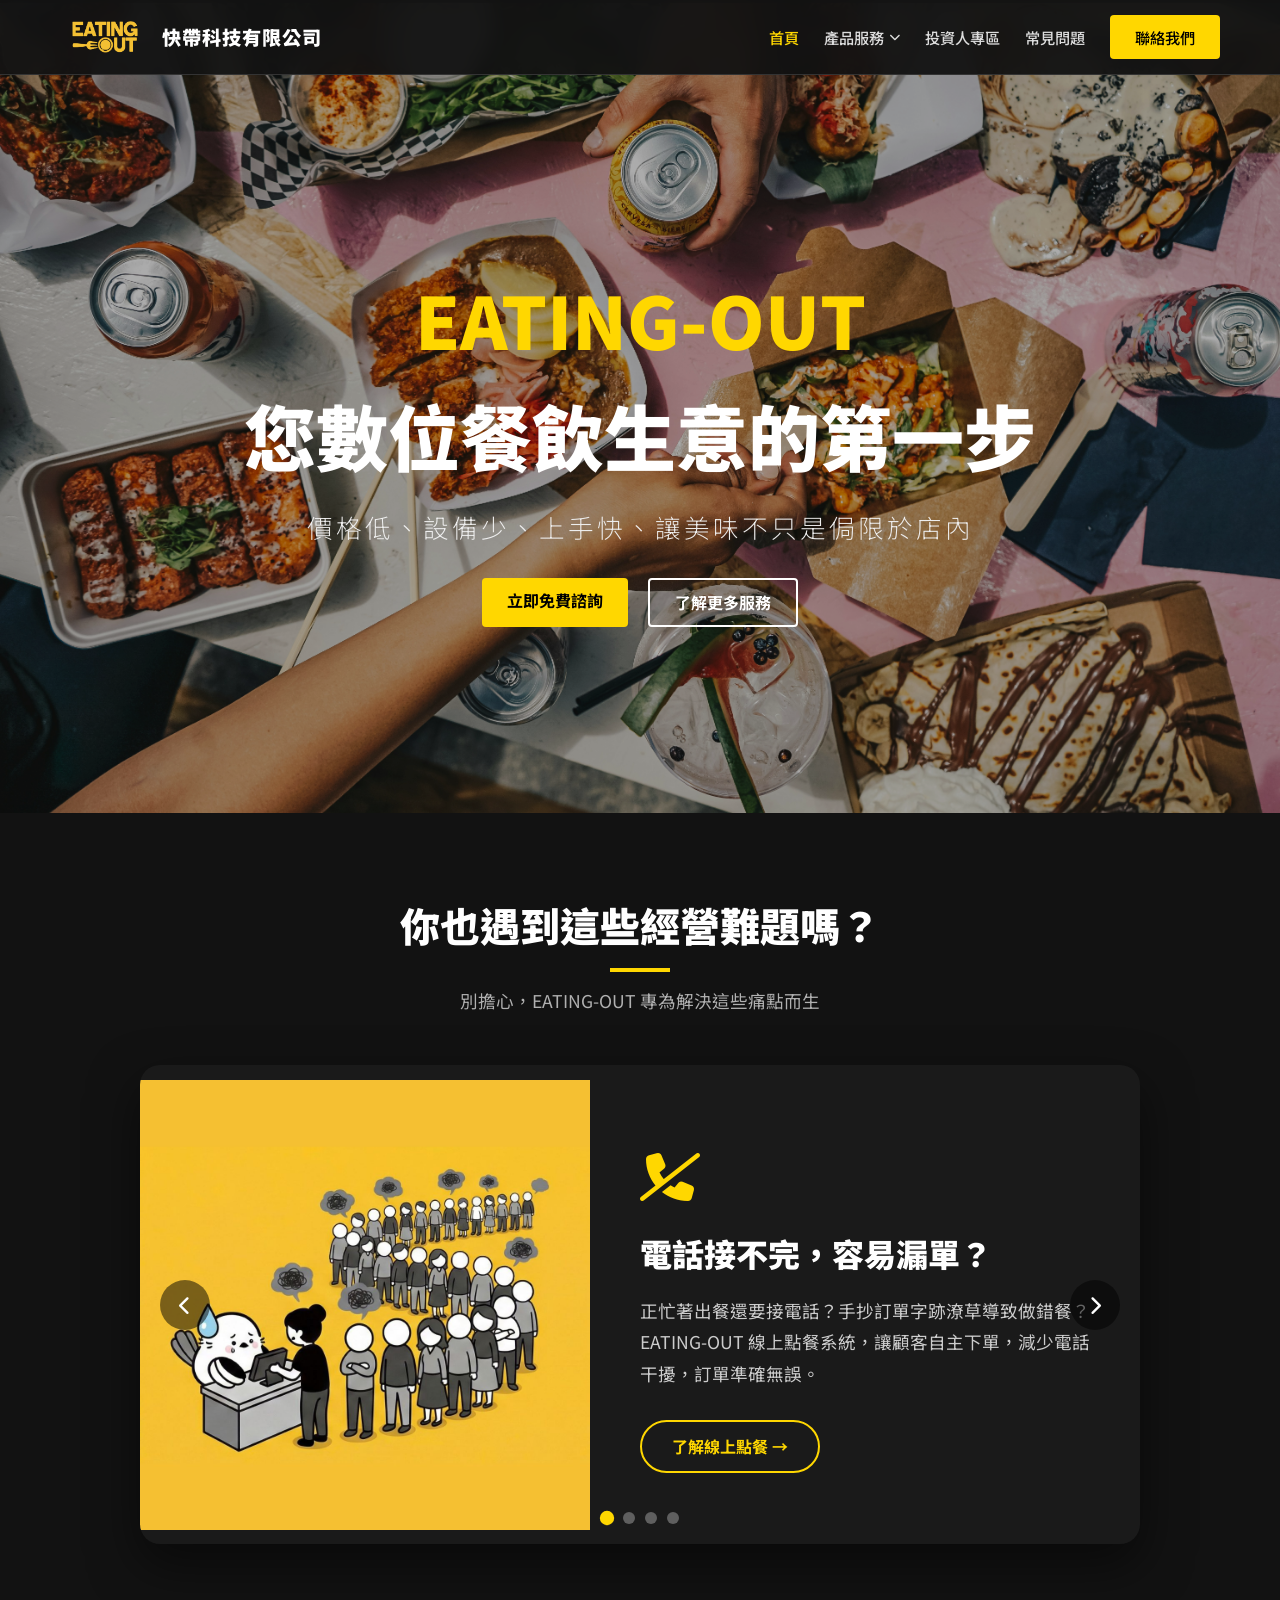
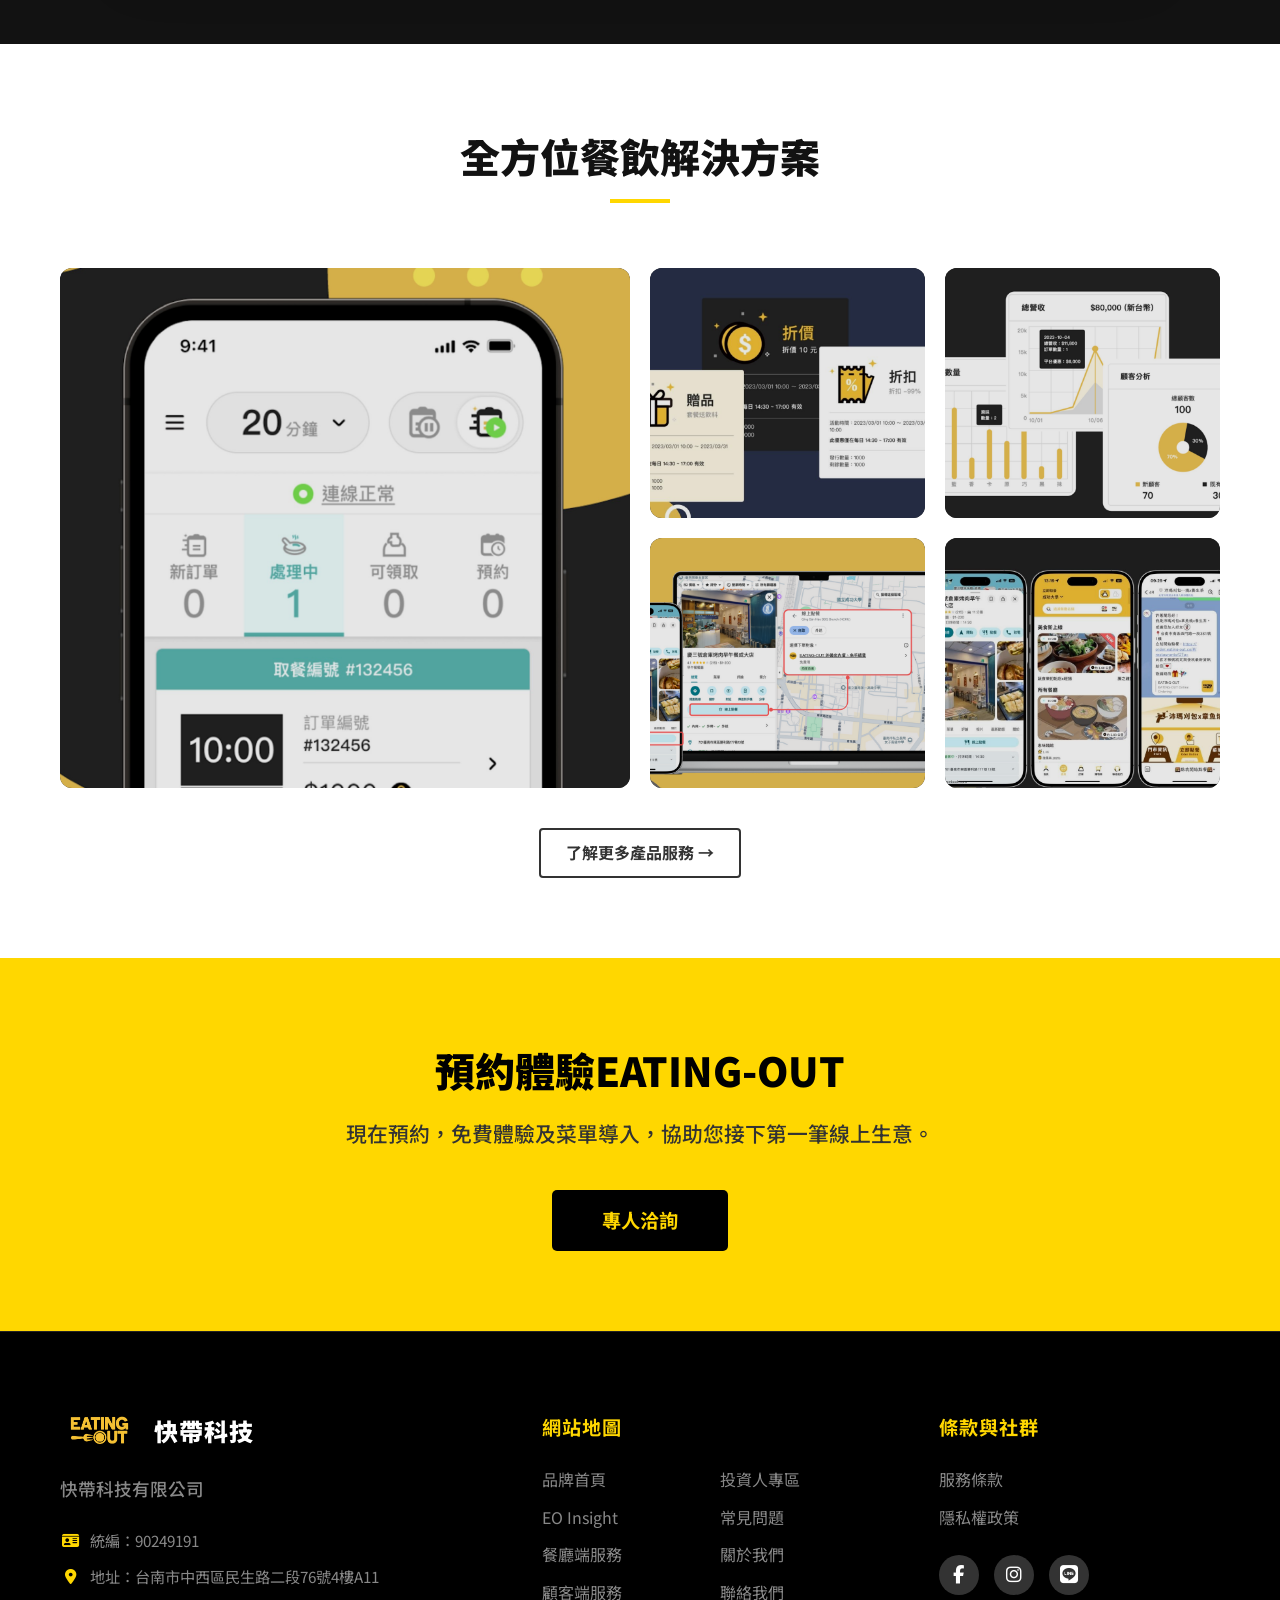
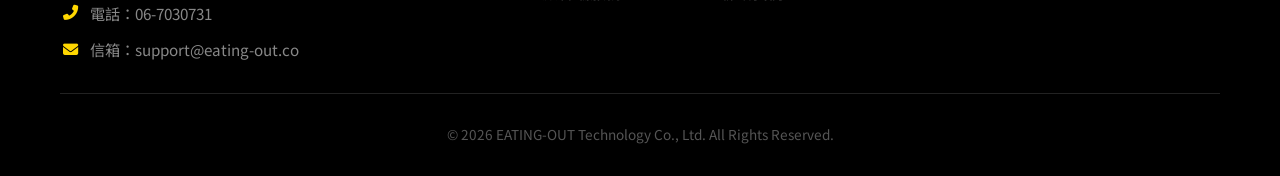
==== commit f8535ac5: "renew" ====
--- a/index.html
+++ b/index.html
@@ -311,11 +311,11 @@
             <ul class="nav-menu" id="nav-menu">
                 
                 <!-- 1. 首頁 -->
-               <li><a href="index.html">首頁</a></li>
+               <li><a href="index.html" class="active">首頁</a></li>
 
                 <!-- 1-2 首頁第二期選單
                 <li class="dropdown">
-                    <a href="index.html" class="active">首頁 <i class="fas fa-chevron-down toggle-icon"></i></a>
+                    <a href="index.html" >首頁 <i class="fas fa-chevron-down toggle-icon"></i></a>
                     <ul class="dropdown-menu">
                        <li><a href="#about-section">關於我們</a></li>
                     </ul> 
@@ -573,7 +573,7 @@
                        
                         <li><a href="investor.html">投資人專區</a></li>
                         <li><a href="faq.html">常見問題</a></li>
-                        <li><a href="">關於我們</a></li>
+                        <li><a href="about.html">關於我們</a></li>
                         <li><a href="contact.html">聯絡我們</a></li>
                     </ul>
                 </div>
--- a/style.css
+++ b/style.css
@@ -87,55 +87,6 @@
 .feature-card h3, .cust-feat-card h3, .service-content h3, .news-card h3 { margin-bottom: 15px; font-size: 1.4rem; color: #121212; font-weight: 800; }
 .feature-card p, .cust-feat-card p, .service-content p, .news-card p { color: #555; font-size: 1rem; line-height: 1.6; }
 
-/* --- 關於與歷程區塊 --- */
-.about-section { background-color: var(--bg-black); }
-.about-intro { margin-bottom: 40px; line-height: 1.8; font-size: 1.1rem; color: #ccc; }
-.features-grid { display: grid; grid-template-columns: repeat(auto-fit, minmax(300px, 1fr)); gap: 30px; margin-top: 40px; }
-
-/* ★★★ 品牌歷程 Timeline ★★★ */
-.timeline-section { background-color: var(--bg-dark-gray); }
-.timeline-scroll-box { max-height: 800px; overflow-y: auto; padding: 20px 10px; position: relative; scrollbar-width: thin; scrollbar-color: var(--primary-yellow) #333; }
-.timeline-scroll-box::-webkit-scrollbar { width: 8px; }
-.timeline-scroll-box::-webkit-scrollbar-track { background: #333; border-radius: 4px; }
-.timeline-scroll-box::-webkit-scrollbar-thumb { background-color: var(--primary-yellow); border-radius: 4px; border: 2px solid #333; }
-.timeline-scroll-box::-webkit-scrollbar-thumb:hover { background-color: #fff; }
-
-.timeline { position: relative; max-width: 800px; margin: 0 auto; padding: 30px 0; }
-.timeline::before { content: ''; position: absolute; top: 0; bottom: 0; left: 50%; width: 2px; background: #333; transform: translateX(-50%); }
-
-.timeline-item { margin-bottom: 50px; position: relative; width: 50%; opacity: 0; transform: translateY(50px); transition: 0.6s ease-out; }
-.timeline-item.show { opacity: 1; transform: translateY(0); }
-.timeline-item:first-child { opacity: 1; transform: translateY(0); }
-
-.timeline-item:nth-child(odd) { left: 0; padding-right: 45px; text-align: right; }
-.timeline-item:nth-child(even) { left: 50%; padding-left: 45px; text-align: left; }
-
-.timeline-item::after { content: ''; position: absolute; top: 20px; width: 16px; height: 16px; background: var(--primary-yellow); border-radius: 50%; border: 3px solid var(--bg-dark-gray); z-index: 2; }
-.timeline-item:nth-child(odd)::after { right: -10px; }
-.timeline-item:nth-child(even)::after { left: -10px; }
-
-/* 年份浮水印 */
-.timeline-year { font-size: 3rem; font-weight: 1000; color: rgba(255, 215, 0, 0.4); position: absolute; top: -40px; line-height: 1; z-index: 1; pointer-events: none; }
-.timeline-item:nth-child(odd) .timeline-year { right: 30px; }
-.timeline-item:nth-child(even) .timeline-year { left: 30px; }
-
-/* 內容框 (維持深色) */
-.timeline-content { position: relative; z-index: 2; background: var(--bg-black); padding: 25px; border-radius: 8px; border: 1px solid #333; transition: 0.3s; }
-.timeline-content:hover { border-color: var(--primary-yellow); transform: translateY(-3px); box-shadow: 0 5px 15px rgba(0,0,0,0.3); }
-.timeline-content h3 { color: var(--primary-yellow); margin-bottom: 10px; font-size: 1.2rem; }
-.timeline-content p { color: #aaa; font-size: 0.9rem; }
-.timeline-item:nth-child(odd) .timeline-content { text-align: right; }
-.timeline-item:nth-child(even) .timeline-content { text-align: left; }
-
-/* --- 最新公告 --- */
-.news-section { background-color: var(--bg-black); }
-.news-scroll-track { display: flex; gap: 30px; overflow-x: auto; padding: 20px 10px 40px; scroll-snap-type: x mandatory; }
-.news-card { flex: 0 0 410px; scroll-snap-align: start; background: #2a2a2a; border-left: none; text-align: left; display: flex; flex-direction: column; justify-content: space-between; min-height: 280px; }
-.news-card:hover { background: #2a2a2a; border-color: var(--primary-yellow); box-shadow: 0 10px 30px rgba(0,0,0,0.5); }
-.news-date { color: var(--primary-yellow); font-weight: 700; margin-bottom: 15px; display: block; }
-.news-card h3 { color: #fff; font-size: 1.3rem; margin-bottom: 15px; }
-.news-card p { color: #aaa; }
-.read-more { color: var(--primary-yellow); font-weight: 700; display: inline-flex; align-items: center; gap: 5px; }
 
 /* --- 餐廳服務項目 --- */
 .service-item { display: flex; flex-direction: column; align-items: center; text-align: center; height: 100%; padding: 30px 20px; border-bottom: none; }
@@ -251,11 +202,4 @@
     .hero-base h1 { font-size: 2.5rem; }
     .features-grid { grid-template-columns: 1fr; }
     
-    /* Timeline RWD */
-    .timeline::before { left: 20px; }
-    .timeline-item { width: 100%; padding-left: 50px; text-align: left; }
-    .timeline-item:nth-child(odd), .timeline-item:nth-child(even) { left: 0; text-align: left; padding-left: 50px; }
-    .timeline-item:nth-child(odd) .timeline-content, .timeline-item:nth-child(even) .timeline-content { text-align: left; }
-    .timeline-item::after { left: 12px !important; }
-    .timeline-year { left: 50px !important; top: -25px; font-size: 2rem; }
-}+   
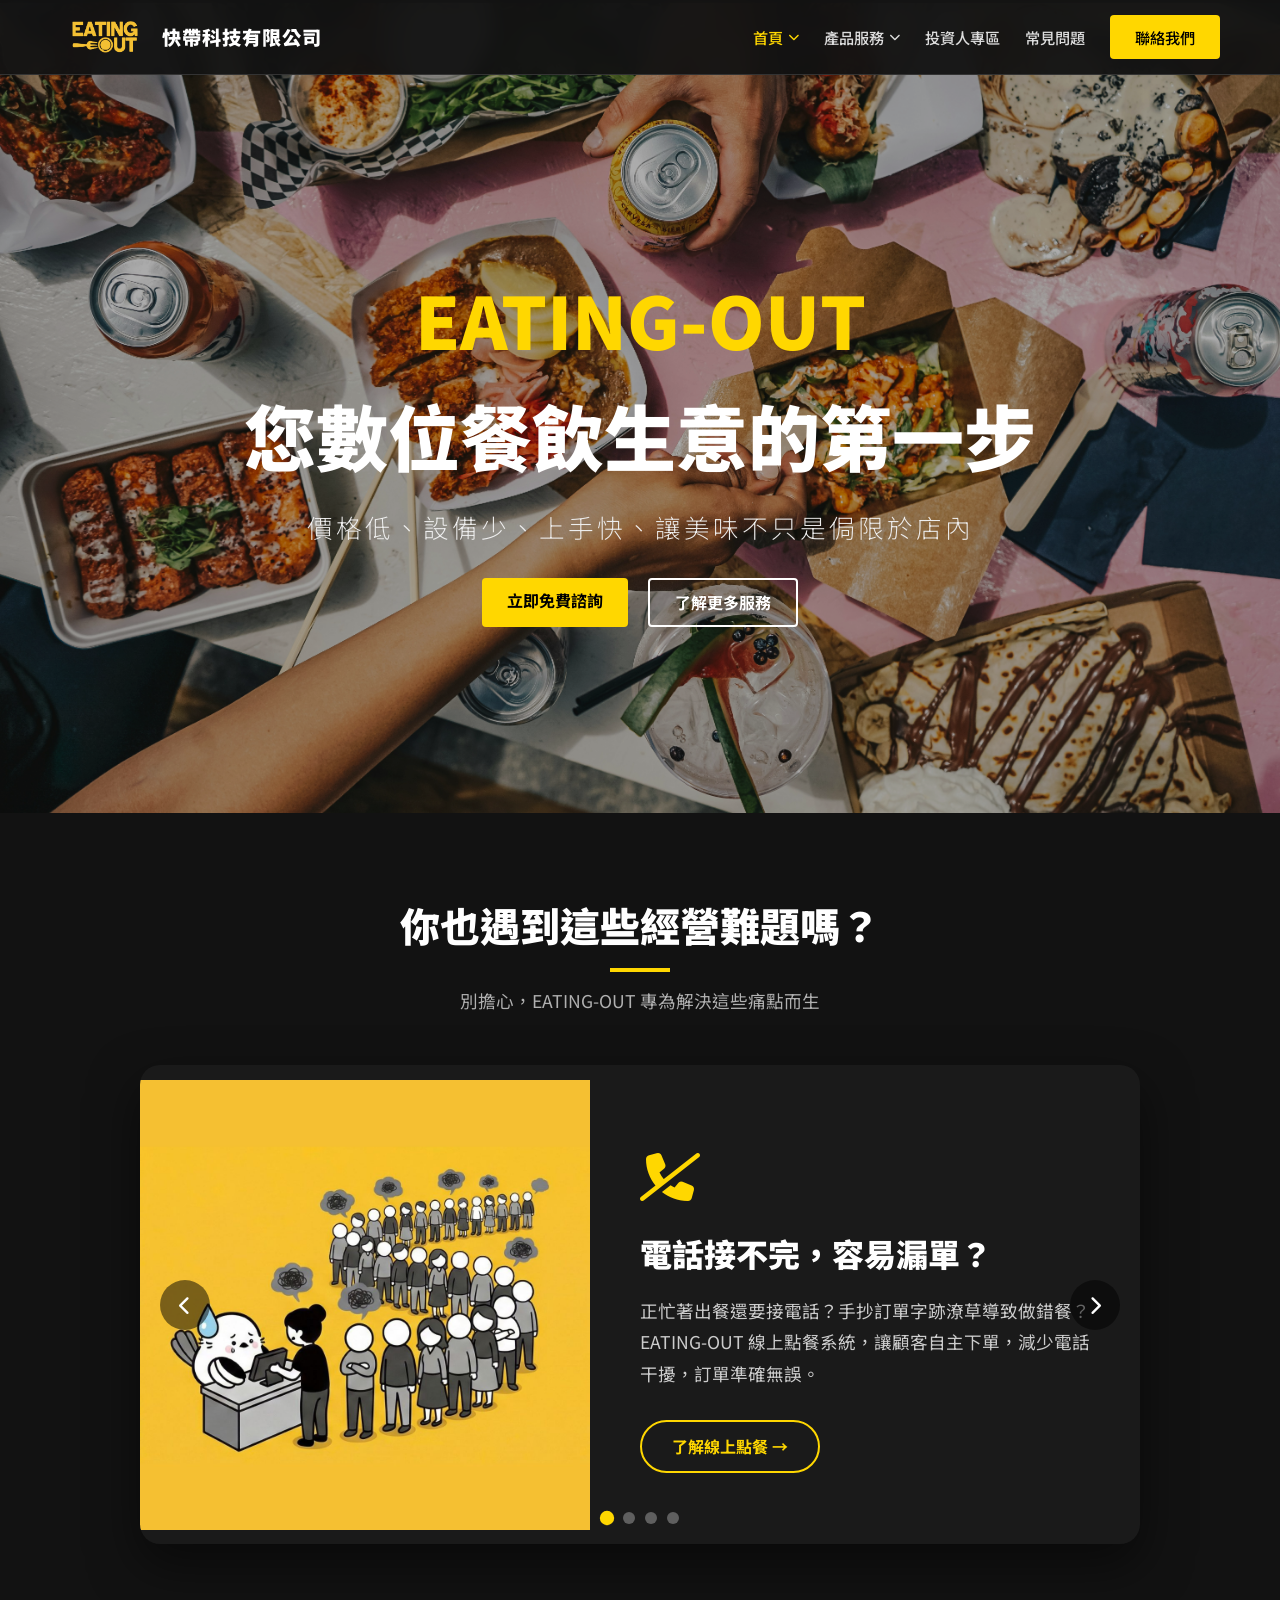
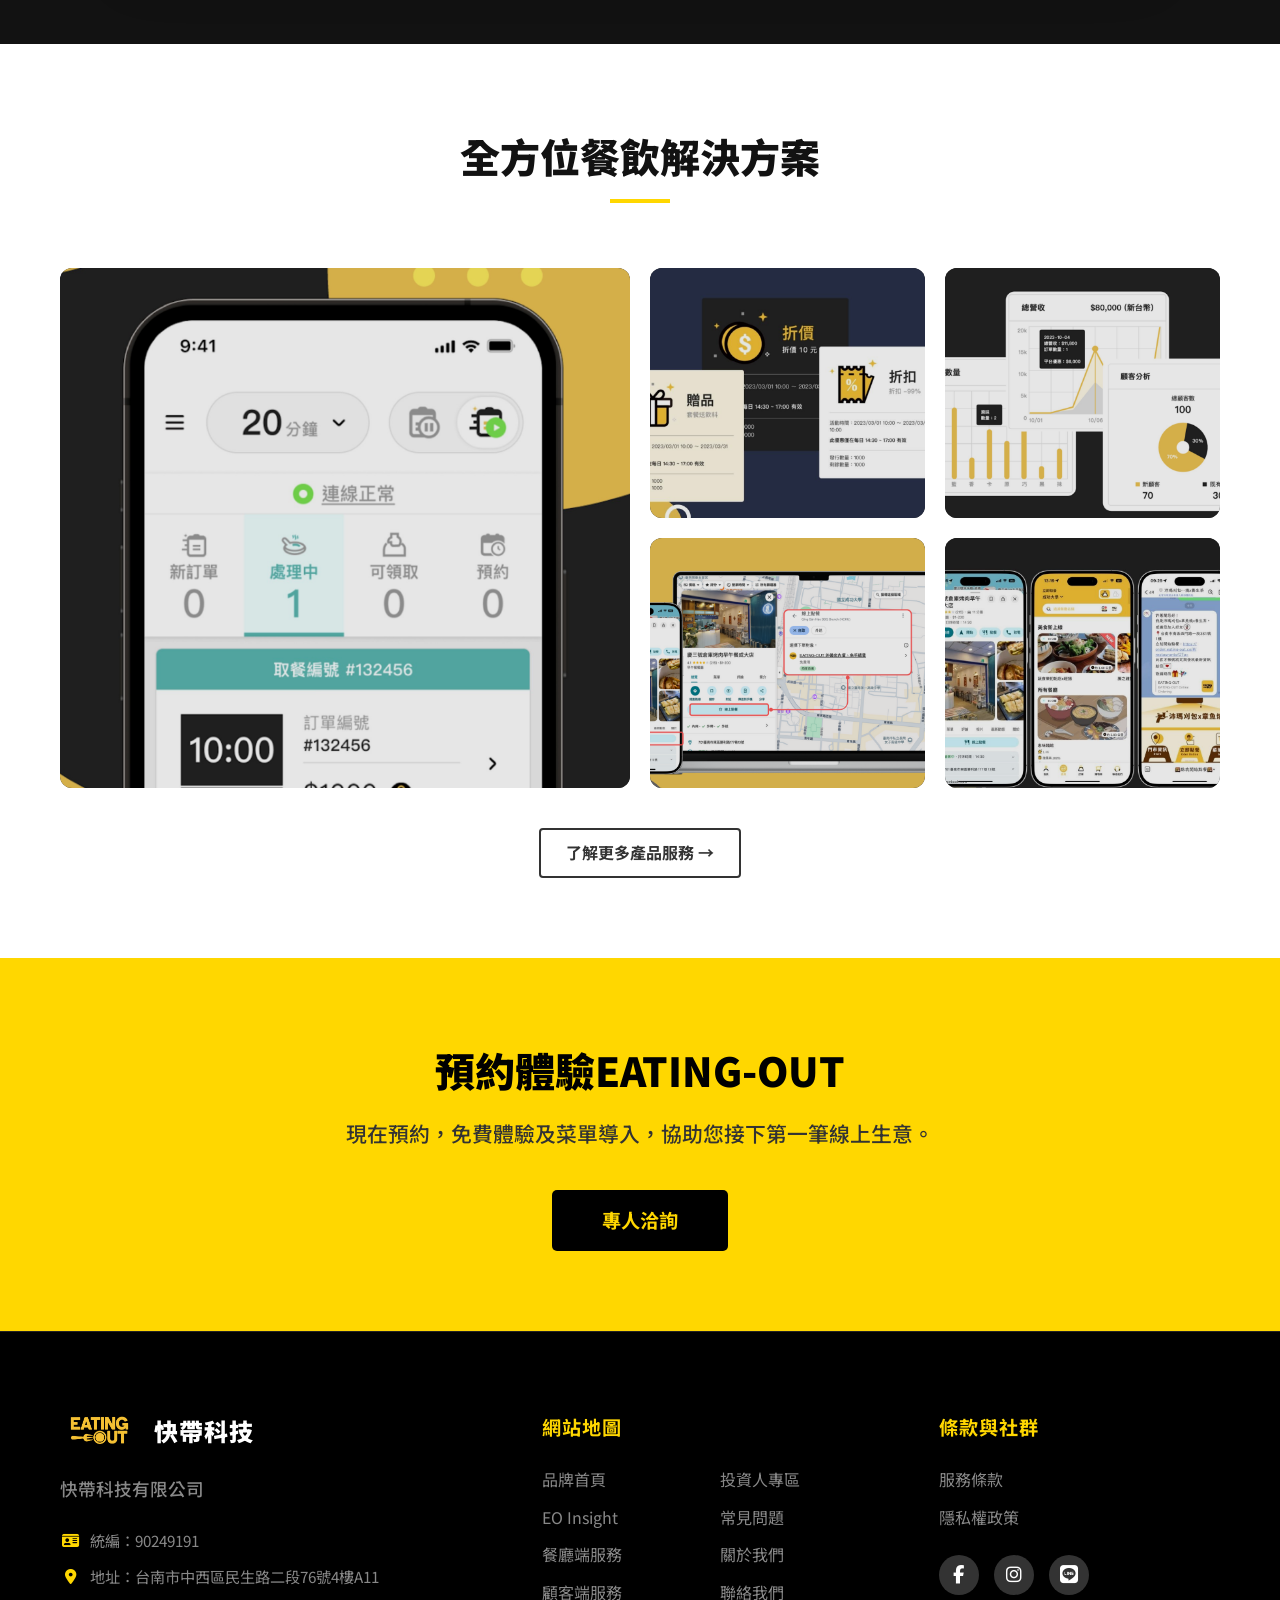
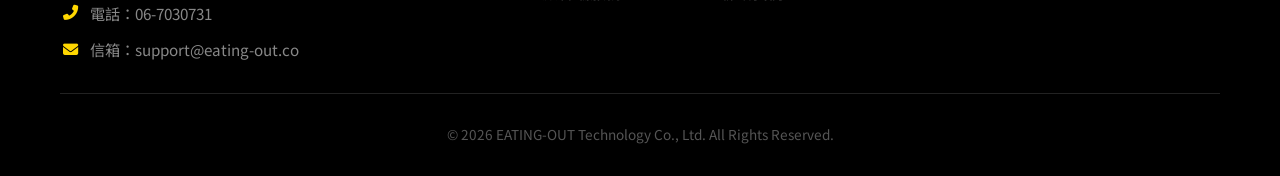
==== commit 6270b9c3: "renew" ====
--- a/index.html
+++ b/index.html
@@ -310,16 +310,14 @@
             <!-- 選單連結 -->
             <ul class="nav-menu" id="nav-menu">
                 
-                <!-- 1. 首頁 -->
-               <li><a href="index.html" class="active">首頁</a></li>
-
-                <!-- 1-2 首頁第二期選單
+       
+                <!-- 1 首頁 -->
                 <li class="dropdown">
-                    <a href="index.html" >首頁 <i class="fas fa-chevron-down toggle-icon"></i></a>
+                    <a href="index.html" class="active">首頁 <i class="fas fa-chevron-down toggle-icon"></i></a>
                     <ul class="dropdown-menu">
-                       <li><a href="#about-section">關於我們</a></li>
+                       <li><a href="about.html" >關於我們</a></li>
                     </ul> 
-                </li>  -->
+                </li>
 
                  <!-- 2. 產品服務  -->
                <li class="dropdown">
